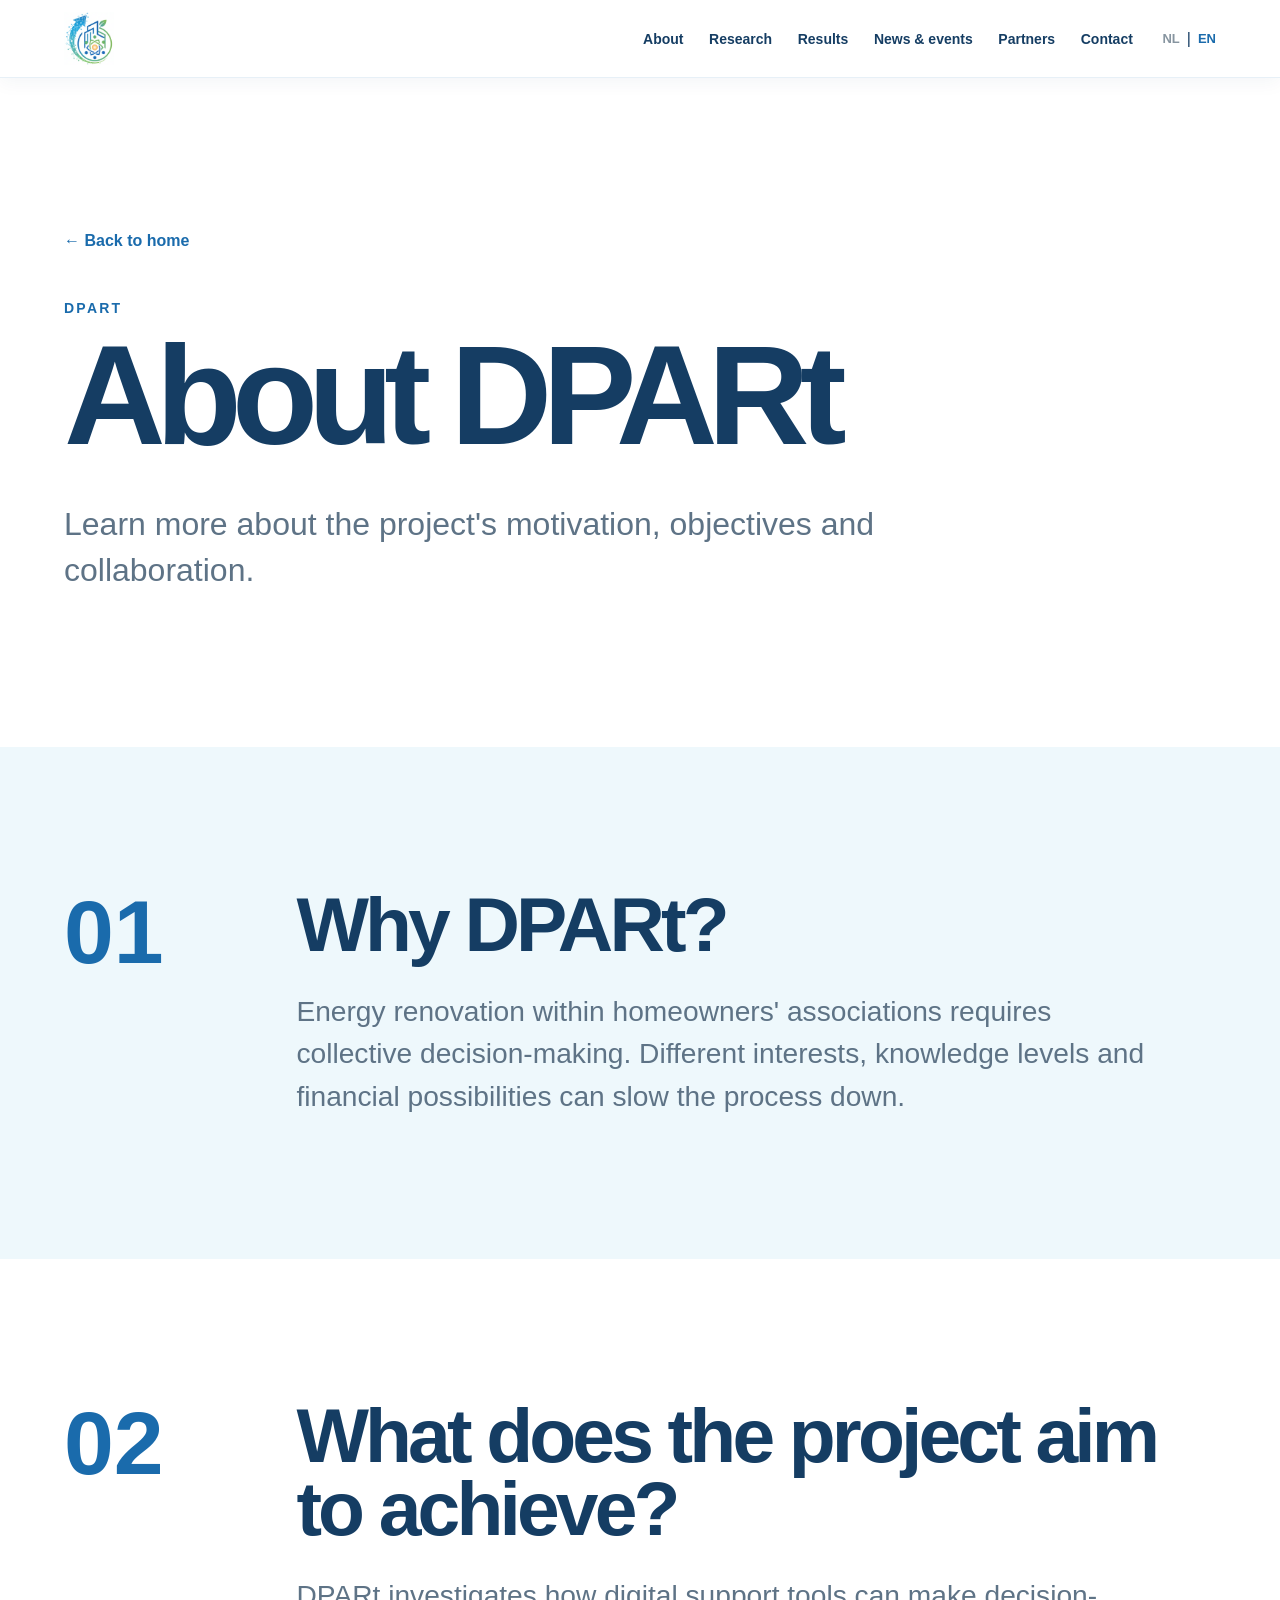
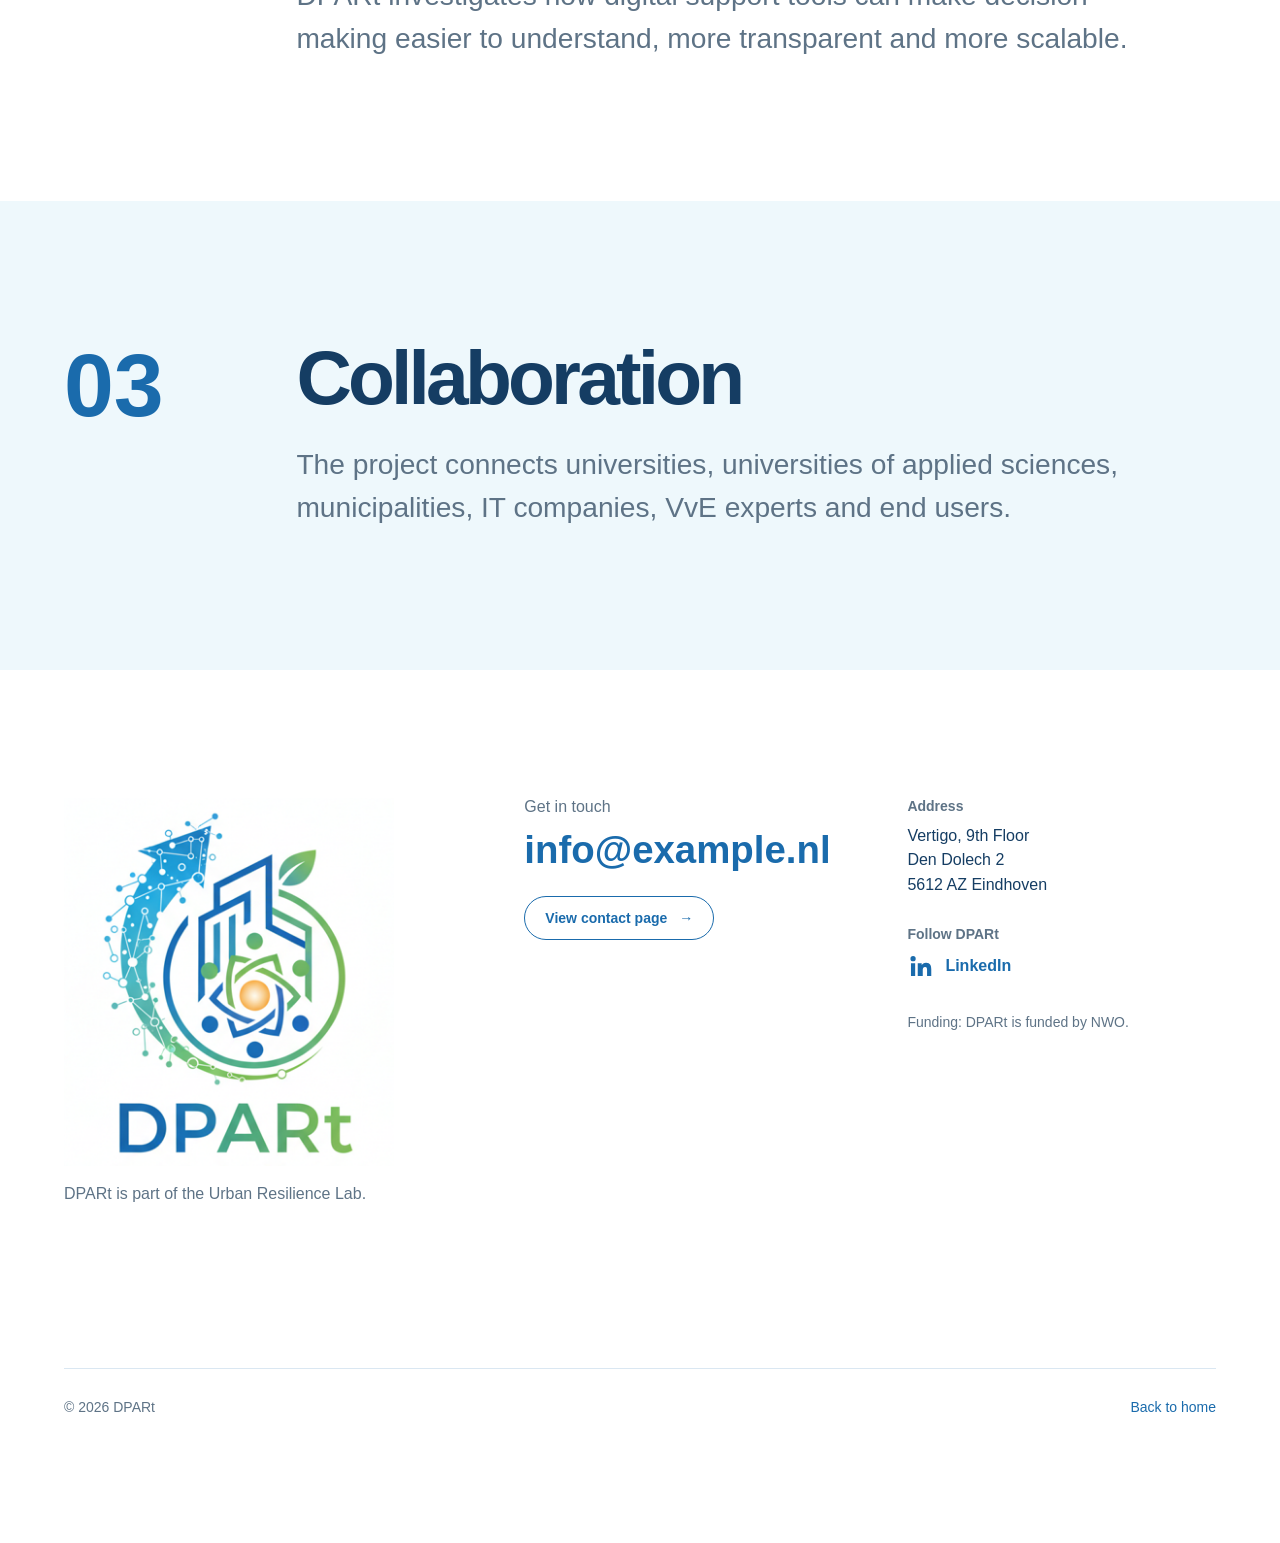
==== about.html @ 037045d2 "Initial DPARt website" ====
<!DOCTYPE html>
<html lang="nl">
<head>
  <meta charset="UTF-8">
  <meta name="viewport" content="width=device-width, initial-scale=1.0">
  <link rel="icon" type="image/png" href="images/Logo_transparant.png">
  <title>DPARt</title>
  <link rel="stylesheet" href="style.css">
  <script src="script.js" defer></script>
</head>
<body data-page="about">
<header class="navbar">
  <a class="navbar-logo" href="index.html"><img src="images/Logo_without_text.png" alt="DPARt-logo"></a>
  <nav class="navbar-menu">
    <a href="index.html#about" data-i18n="navAbout">Over het project</a>
    <a href="index.html#themes" data-i18n="navThemes">Thema's</a>
    <a href="index.html#results" data-i18n="navResults">Resultaten</a>
    <a href="index.html#news" data-i18n="navNews">Nieuws & events</a>
    <a href="index.html#partners" data-i18n="navPartners">Partners</a>
    <a href="index.html#contact" data-i18n="navContact">Contact</a>
    <div class="language-switch">
      <button class="language-button active" type="button" data-language="nl">NL</button><span>|</span><button class="language-button" type="button" data-language="en">EN</button>
    </div>
  </nav>
  <button class="menu-button" id="menuButton" type="button" aria-expanded="false" aria-controls="mobileMenu"><span></span><span></span><span></span></button>
</header>
<div class="mobile-menu" id="mobileMenu">
  <a href="index.html#about" data-i18n="navAbout">Over het project</a>
  <a href="index.html#themes" data-i18n="navThemes">Thema's</a>
  <a href="index.html#results" data-i18n="navResults">Resultaten</a>
  <a href="index.html#news" data-i18n="navNews">Nieuws & events</a>
  <a href="index.html#partners" data-i18n="navPartners">Partners</a>
  <a href="index.html#contact" data-i18n="navContact">Contact</a>
  <div class="language-switch mobile-language-switch"><button class="language-button active" type="button" data-language="nl">NL</button><span>|</span><button class="language-button" type="button" data-language="en">EN</button></div>
</div>
<main class="subpage-main">
  <section class="subpage-hero">
    <div class="container">
      <a class="back-link" href="index.html">← <span data-i18n="backHome">Terug naar home</span></a>
      <p class="eyebrow">DPARt</p>
      <h1 data-i18n="aboutPageTitle">Over DPARt</h1>
      <p class="subpage-lead" data-i18n="aboutPageIntro">Meer over de aanleiding, doelstellingen en samenwerking binnen het project.</p>
    </div>
  </section>
  <section class="detail-section section-light"><div class="container detail-grid"><div class="detail-number">01</div><div><h2 data-i18n="aboutDetailTitle1">Waarom DPARt?</h2><p data-i18n="aboutDetailText1">Energierenovatie binnen VvE's vraagt om gezamenlijke besluitvorming. Verschillende belangen, kennisniveaus en financiële mogelijkheden kunnen het proces vertragen.</p></div></div></section>
<section class="detail-section section-white"><div class="container detail-grid"><div class="detail-number">02</div><div><h2 data-i18n="aboutDetailTitle2">Wat wil het project bereiken?</h2><p data-i18n="aboutDetailText2">DPARt onderzoekt hoe digitale ondersteuningsmiddelen besluitvorming begrijpelijker, transparanter en beter schaalbaar kunnen maken.</p></div></div></section>
<section class="detail-section section-light"><div class="container detail-grid"><div class="detail-number">03</div><div><h2 data-i18n="aboutDetailTitle3">Samenwerking</h2><p data-i18n="aboutDetailText3">Het project verbindt universiteiten, hogescholen, gemeenten, IT-bedrijven, VvE-experts en eindgebruikers.</p></div></div></section>
</main>
<footer>
  <div class="container footer-content">
    <div><img class="footer-logo" src="images/Logo_DPARt.png" alt="DPARt-logo"><p class="footer-note" data-i18n="urbanLabNote">DPARt is onderdeel van het Urban Resilience Lab.</p></div>
    <div class="footer-contact"><p data-i18n="contactTitle">Neem contact op</p><a href="mailto:info@example.nl">info@example.nl</a>
        <a class="section-button footer-contact-button" href="contact.html">
          <span data-i18n="viewContactPage">Bekijk de contactpagina</span>
          <span aria-hidden="true">→</span>
        </a></div>
    
      <div class="footer-details">
        <div class="footer-address-block">
          <p class="footer-heading" data-i18n="addressTitle">Adres</p>
          <a
            class="footer-address"
            href="https://www.google.com/maps/place/Vertigo/@51.4463122,5.485064,17z/data=!3m1!4b1!4m6!3m5!1s0x47c6d91e266d62e9:0xbd166703870cba44!8m2!3d51.4463122!4d5.485064!16s%2Fg%2F11c37nh8nc?entry=ttu"
            target="_blank"
            rel="noopener noreferrer"
          >
            Vertigo, 9th Floor<br>
            Den Dolech 2<br>
            5612 AZ Eindhoven
          </a>
        </div>

        <div class="footer-social-block">
          <p class="footer-heading" data-i18n="followTitle">Volg DPARt</p>
          <a
            class="linkedin-link"
            href="https://www.linkedin.com/showcase/dpart-project/"
            target="_blank"
            rel="noopener noreferrer"
            aria-label="DPARt op LinkedIn"
          >
            <svg viewBox="0 0 24 24" aria-hidden="true">
              <path d="M5.2 3.5A2.2 2.2 0 1 1 5.2 8a2.2 2.2 0 0 1 0-4.5ZM3.4 9.6H7v11H3.4v-11Zm5.8 0h3.4v1.5h.1c.5-.9 1.7-1.9 3.6-1.9 3.8 0 4.5 2.5 4.5 5.8v5.6h-3.6v-5c0-1.2 0-2.8-1.7-2.8s-2 1.3-2 2.7v5.1H9.2v-11Z"/>
            </svg>
            <span>LinkedIn</span>
          </a>
        </div>

        <p class="footer-funding" data-i18n="fundingAcknowledgement">
          Financiering: DPARt wordt gefinancierd door NWO.
        </p>
      </div>

      <div class="footer-bottom"><p>© 2026 DPARt</p><a href="index.html" data-i18n="backHome">Terug naar home ↑</a></div>
  </div>
</footer>
</body>
</html>
---- style.css ----
:root {
  --white: #ffffff;
  --background: #eef8fc;
  --primary-blue: #1a6bac;
  --dark-blue: #153d63;
  --green: #72bf63;
  --dark-green: #5daf4f;
  --orange: #f4b13d;
  --dark-orange: #d88d16;
  --muted: #5e7386;
  --line: rgba(26, 107, 172, 0.16);

  --page-padding: clamp(20px, 5vw, 80px);
  --max-width: 1440px;
  --navbar-height: 78px;
}

/* =========================================================
   BASIS
========================================================= */

* {
  box-sizing: border-box;
}

html {
  scroll-behavior: smooth;
  scroll-padding-top: 95px;
}

body {
  margin: 0;
  overflow-x: hidden;

  background: var(--background);
  color: var(--dark-blue);

  font-family: Arial, Helvetica, sans-serif;
}

body.menu-open {
  overflow: hidden;
}

img {
  display: block;
  max-width: 100%;
}

a {
  color: inherit;
}

button {
  font: inherit;
}

.container {
  width: min(
    calc(100% - (2 * var(--page-padding))),
    var(--max-width)
  );

  margin-inline: auto;
}

/* =========================================================
   NAVBAR
========================================================= */

.navbar {
  position: fixed;
  inset: 0 0 auto 0;
  z-index: 1000;

  height: var(--navbar-height);
  padding-inline: var(--page-padding);

  display: flex;
  align-items: center;
  justify-content: space-between;

  background: var(--white);
  border-bottom: 1px solid rgba(26, 107, 172, 0.1);
  box-shadow: 0 4px 18px rgba(21, 61, 99, 0.05);
}

.navbar-logo {
  width: 50px;
  flex: 0 0 auto;
  text-decoration: none;
}

.navbar-logo img {
  width: 100%;
  height: auto;
  object-fit: contain;
}

.navbar-menu {
  margin-left: auto;

  display: flex;
  align-items: center;
  gap: clamp(16px, 2vw, 30px);
}

.navbar-menu a {
  position: relative;

  color: var(--dark-blue);

  font-size: 14px;
  font-weight: 600;
  text-decoration: none;
}

.navbar-menu a::after {
  content: "";

  position: absolute;
  left: 0;
  bottom: -7px;

  width: 100%;
  height: 2px;

  background: linear-gradient(
    90deg,
    var(--primary-blue),
    var(--green)
  );

  transform: scaleX(0);
  transform-origin: right;

  transition: transform 250ms ease;
}

.navbar-menu a:hover::after {
  transform: scaleX(1);
  transform-origin: left;
}

/* =========================================================
   TAALWISSELAAR
========================================================= */

.language-switch {
  display: flex;
  align-items: center;
  gap: 7px;

  margin-left: 4px;
}

.language-button {
  padding: 0;

  border: 0;
  background: transparent;

  color: #8795a0;

  font-size: 13px;
  font-weight: 700;

  cursor: pointer;

  transition: color 200ms ease;
}

.language-button.active,
.language-button:hover {
  color: var(--primary-blue);
}

/* =========================================================
   MOBIEL MENU
========================================================= */

.menu-button {
  display: none;

  width: 44px;
  height: 44px;
  padding: 10px;

  border: 0;
  background: transparent;

  cursor: pointer;
}

.menu-button span {
  display: block;

  width: 100%;
  height: 2px;
  margin-block: 6px;

  background: var(--primary-blue);

  transition:
    transform 300ms ease,
    opacity 300ms ease;
}

.menu-button.active span:nth-child(1) {
  transform: translateY(8px) rotate(45deg);
}

.menu-button.active span:nth-child(2) {
  opacity: 0;
}

.menu-button.active span:nth-child(3) {
  transform: translateY(-8px) rotate(-45deg);
}

.mobile-menu {
  position: fixed;
  z-index: 900;
  inset: 0;

  padding:
    120px
    var(--page-padding)
    50px;

  display: flex;
  flex-direction: column;
  justify-content: center;
  gap: 24px;

  background: var(--white);

  opacity: 0;
  visibility: hidden;
  pointer-events: none;

  transition:
    opacity 300ms ease,
    visibility 300ms ease;
}

.mobile-menu.open {
  opacity: 1;
  visibility: visible;
  pointer-events: auto;
}

.mobile-menu a {
  padding-bottom: 18px;

  border-bottom: 1px solid var(--line);

  color: var(--dark-blue);

  font-size: clamp(28px, 8vw, 50px);
  font-weight: 600;
  text-decoration: none;
}

.mobile-language-switch {
  margin-top: 15px;
}

/* =========================================================
   HERO
========================================================= */

.hero-image {
  position: relative;

  height: 100svh;
  min-height: 650px;
  margin-top: var(--navbar-height);

  overflow: hidden;
}

.hero-image > img {
  position: absolute;
  inset: 0;

  width: 100%;
  height: 100%;

  object-fit: cover;
}

.hero-overlay {
  position: absolute;
  inset: 0;

  background:
    linear-gradient(
      to top,
      rgba(9, 34, 55, 0.72),
      rgba(9, 34, 55, 0.08) 65%
    );
}

.hero-copy {
  position: relative;
  z-index: 2;

  height: 100%;
  padding-bottom: clamp(60px, 8vw, 110px);

  display: flex;
  flex-direction: column;
  justify-content: flex-end;

  color: var(--white);
}

.hero-copy h1 {
  margin: 0;

  font-size: clamp(86px, 15vw, 220px);
  line-height: 0.78;
  letter-spacing: -0.07em;
}

.hero-copy > p {
  max-width: 950px;
  margin: 42px 0 0;

  font-size: clamp(22px, 2.8vw, 40px);
  line-height: 1.12;
}

.hero-scroll {
  display: inline-flex;
  align-items: center;
  gap: 12px;

  align-self: flex-start;

  margin-top: 32px;
  padding: 14px 20px;

  border: 1px solid rgba(255, 255, 255, 0.8);
  border-radius: 999px;

  color: var(--white);

  font-weight: 700;
  text-decoration: none;

  transition:
    background-color 250ms ease,
    color 250ms ease,
    transform 250ms ease;
}

.hero-scroll:hover {
  color: var(--dark-blue);
  background: var(--white);

  transform: translateY(-2px);
}

/* =========================================================
   INTRODUCTIE
========================================================= */

.hero-introduction {
  padding-block: clamp(90px, 12vw, 170px);

  background: var(--white);
}

.hero-introduction-inner {
  max-width: 1080px;
  text-align: center;
}

.eyebrow {
  margin: 0 0 22px;

  color: var(--primary-blue);

  font-size: 14px;
  font-weight: 700;
  letter-spacing: 0.16em;
  text-transform: uppercase;
}

.hero-introduction h2 {
  margin: 0 auto;

  color: var(--dark-blue);

  font-size: clamp(48px, 7vw, 105px);
  line-height: 0.95;
  letter-spacing: -0.055em;
}

.hero-introduction p:last-child {
  max-width: 760px;
  margin: 34px auto 0;

  color: var(--muted);

  font-size: clamp(19px, 2vw, 27px);
  line-height: 1.5;
}

/* =========================================================
   ALGEMENE SECTIES
========================================================= */

.section {
  padding-block: clamp(110px, 14vw, 210px);
}

.section-light {
  background: var(--background);
}

.section-white,
.themes-section,
.news-section {
  background: var(--white);
}

.split-layout,
.section-heading-row {
  display: grid;
  grid-template-columns:
    minmax(160px, 0.6fr)
    minmax(300px, 2fr);

  gap: clamp(50px, 10vw, 180px);
}

.section-heading-row {
  margin-bottom: clamp(70px, 10vw, 130px);
}

.section-label {
  display: flex;
  align-items: flex-start;
  gap: 15px;

  color: var(--dark-blue);

  font-size: 14px;
  font-weight: 600;
}

.section-label span {
  color: var(--green);
}

.section-label p {
  margin: 0;
}

.section-content {
  max-width: 980px;
}

.section-title,
.partners-heading h2 {
  margin: 0;

  color: var(--dark-blue);

  font-size: clamp(48px, 7vw, 105px);
  line-height: 0.95;
  letter-spacing: -0.055em;
}

.large-text {
  max-width: 850px;
  margin-top: clamp(50px, 7vw, 90px);
}

.large-text p {
  margin: 0 0 34px;

  color: var(--muted);

  font-size: clamp(21px, 2.4vw, 35px);
  line-height: 1.42;
}

/* =========================================================
   ALGEMENE KNOPPEN
========================================================= */

.section-button {
  display: inline-flex;
  align-items: center;
  gap: 12px;

  width: fit-content;
  margin-top: 32px;
  padding: 14px 20px;

  border: 1px solid var(--primary-blue);
  border-radius: 999px;

  color: var(--primary-blue);
  background: transparent;

  font-size: 14px;
  font-weight: 700;
  line-height: 1;
  text-decoration: none;

  transition:
    background-color 250ms ease,
    color 250ms ease,
    transform 250ms ease;
}

.section-button:hover {
  color: var(--white);
  background: var(--primary-blue);

  transform: translateY(-2px);
}

.section-button-center {
  margin: 58px auto 0;
}

.section-button-light {
  border-color: var(--white);
  color: var(--white);
}

.section-button-light:hover {
  color: var(--dark-blue);
  background: var(--white);
}

/* =========================================================
   VISUALISATION
========================================================= */

.image-section {
  padding:
    0
    var(--page-padding)
    clamp(100px, 12vw, 180px);

  background: var(--background);
}

.image-wrapper {
  width: min(100%, 1600px);
  margin-inline: auto;

  overflow: hidden;

  background: var(--white);
}

.image-wrapper img {
  width: 100%;
  height: auto;

  object-fit: contain;
}

/* =========================================================
   THEMAKAARTEN
========================================================= */

.card-grid {
  display: grid;
  grid-template-columns: repeat(3, 1fr);

  border-top: 1px solid var(--line);
  border-bottom: 1px solid var(--line);
}

.theme-card {
  min-height: 520px;
  padding: 32px;

  display: flex;
  flex-direction: column;
  justify-content: space-between;

  border-right: 1px solid var(--line);

  color: var(--dark-blue);
  background: var(--white);

  text-decoration: none;

  transition:
    background-color 350ms ease,
    color 350ms ease,
    transform 350ms ease,
    box-shadow 350ms ease;
}

.theme-card:last-child {
  border-right: 0;
}

.theme-card:hover {
  color: var(--white);

  transform: translateY(-10px);

  box-shadow:
    0 20px 45px rgba(21, 61, 99, 0.14);
}

.theme-card-blue:hover {
  background: var(--primary-blue);
}

.theme-card-green:hover {
  background: var(--dark-green);
}

.theme-card-orange:hover {
  background: var(--dark-orange);
}

.theme-card-top {
  display: flex;
  align-items: flex-start;
  justify-content: space-between;
  gap: 25px;
}

.card-number {
  color: var(--primary-blue);

  font-size: 14px;
  font-weight: 700;
}

.theme-card-green .card-number {
  color: var(--dark-green);
}

.theme-card-orange .card-number {
  color: var(--orange);
}

.theme-icon {
  width: 90px;
  height: 90px;

  flex-shrink: 0;
}

.theme-icon svg {
  width: 100%;
  height: 100%;

  fill: none;
  stroke: currentColor;
  stroke-width: 2.4;
  stroke-linecap: round;
  stroke-linejoin: round;
}

.theme-card-blue .theme-icon {
  color: var(--primary-blue);
}

.theme-card-green .theme-icon {
  color: var(--dark-green);
}

.theme-card-orange .theme-icon {
  color: var(--orange);
}

.theme-card:hover .theme-icon,
.theme-card:hover .card-number {
  color: var(--white);
}

.theme-card-content {
  margin-top: auto;
}

.theme-card h3 {
  margin: 0 0 28px;

  font-size: clamp(38px, 4.4vw, 67px);
  line-height: 0.95;
  letter-spacing: -0.05em;
}

.theme-card p {
  margin: 0;

  font-size: 18px;
  line-height: 1.55;
}

.card-link {
  display: inline-block;

  margin-top: 25px;

  font-weight: 700;
}

/* =========================================================
   RESULTATEN
========================================================= */

.results-section {
  color: var(--white);

  background:
    linear-gradient(
      135deg,
      var(--dark-blue),
      var(--primary-blue)
    );
}

.results-section .section-title {
  color: var(--white);
}

.results-section .section-label {
  color: rgba(255, 255, 255, 0.85);
}

.results-section .large-text p {
  color: rgba(255, 255, 255, 0.82);
}

/* =========================================================
   NIEUWS
========================================================= */

.news-grid,
.news-page-grid {
  display: grid;
  grid-template-columns: repeat(3, 1fr);
  gap: 22px;
}

.news-card {
  min-height: 310px;
  padding: 28px;

  display: flex;
  flex-direction: column;

  border: 1px solid var(--line);

  background: var(--white);
}

.news-card-meta {
  display: flex;
  justify-content: space-between;
  gap: 20px;

  color: var(--primary-blue);

  font-size: 12px;
  font-weight: 700;
  letter-spacing: 0.08em;
  text-transform: uppercase;
}

.news-card h3,
.news-card h2 {
  margin: auto 0 18px;

  color: var(--dark-blue);

  font-size: clamp(30px, 3vw, 48px);
  line-height: 1;
  letter-spacing: -0.04em;
}

.news-card p {
  margin: 0;

  color: var(--muted);

  line-height: 1.55;
}

/* =========================================================
   PARTNERS OP HOMEPAGE
========================================================= */

.partners-section {
  overflow: hidden;

  padding-block: clamp(90px, 11vw, 160px);

  background: var(--white);
}

.partners-heading {
  margin-bottom: clamp(55px, 7vw, 95px);
}

.partners-eyebrow {
  margin: 0 0 18px;

  color: var(--green);

  font-size: 14px;
  font-weight: 700;
  letter-spacing: 0.16em;
  text-transform: uppercase;
}

.partners-introduction {
  max-width: 720px;
  margin: 30px 0 0;

  color: var(--muted);

  font-size: clamp(18px, 1.8vw, 25px);
  line-height: 1.5;
}

.logo-slider {
  overflow: hidden;
}

.logo-slider__track {
  display: flex;

  width: max-content;

  animation:
    partner-logo-scroll 45s linear infinite;
}

.logo-slider__group {
  display: flex;
  align-items: center;
  gap: 40px;

  padding-right: 40px;
}

.partner-logo {
  width: 190px;
  height: 120px;
  padding: 20px;

  display: flex;
  align-items: center;
  justify-content: center;
}

.partner-logo img {
  width: 100%;
  height: 100%;

  object-fit: contain;
}

.partners-more {
  padding-top: 55px;
}

@keyframes partner-logo-scroll {
  from {
    transform: translateX(0);
  }

  to {
    transform: translateX(-50%);
  }
}

/* =========================================================
   ALGEMENE SUBPAGINA'S
========================================================= */

.subpage-main {
  padding-top: var(--navbar-height);
}

.subpage-hero {
  padding-block: clamp(90px, 12vw, 160px);

  background: var(--white);
}

.subpage-hero h1 {
  margin: 0;

  color: var(--dark-blue);

  font-size: clamp(68px, 11vw, 170px);
  line-height: 0.82;
  letter-spacing: -0.07em;
}

.subpage-lead {
  max-width: 850px;
  margin: 48px 0 0;

  color: var(--muted);

  font-size: clamp(21px, 2.5vw, 34px);
  line-height: 1.45;
}

.back-link {
  display: inline-block;

  margin-bottom: 50px;

  color: var(--primary-blue);

  font-weight: 700;
  text-decoration: none;
}

.detail-section {
  padding-block: clamp(90px, 11vw, 160px);
}

.detail-grid {
  display: grid;
  grid-template-columns:
    130px
    1fr;

  gap: clamp(35px, 8vw, 130px);
}

.detail-number {
  color: var(--primary-blue);

  font-size: clamp(52px, 7vw, 110px);
  font-weight: 700;
  line-height: 1;
}

.detail-green {
  color: var(--dark-green);
}

.detail-orange {
  color: var(--orange);
}

.detail-grid h2,
.contact-grid h2 {
  margin: 0 0 30px;

  color: var(--dark-blue);

  font-size: clamp(44px, 6vw, 85px);
  line-height: 0.95;
  letter-spacing: -0.05em;
}

.detail-grid p {
  max-width: 850px;
  margin: 0;

  color: var(--muted);

  font-size: clamp(20px, 2.2vw, 30px);
  line-height: 1.5;
}

/* =========================================================
   RESULTATENPAGINA
========================================================= */

.result-list {
  display: grid;
  gap: 1px;

  background: var(--line);
}

.result-item {
  padding: 45px;

  display: grid;
  grid-template-columns:
    110px
    1fr;

  gap: 30px;

  background: var(--white);
}

.result-item > span {
  color: var(--green);

  font-weight: 700;
}

.result-item h2 {
  margin: 0 0 16px;

  font-size: clamp(34px, 4vw, 58px);
  letter-spacing: -0.04em;
}

.result-item p {
  margin: 0;

  color: var(--muted);

  font-size: 19px;
  line-height: 1.55;
}

/* =========================================================
   CONTACTPAGINA
========================================================= */

.contact-grid {
  display: grid;
  grid-template-columns:
    1.4fr
    0.8fr;

  gap: 80px;
  align-items: start;
}

.contact-grid p {
  color: var(--muted);

  font-size: 20px;
  line-height: 1.6;
}

.contact-card {
  padding: 30px;

  border: 1px solid var(--line);

  background: var(--white);
}

.contact-card p {
  margin-top: 0;
}

.contact-card a {
  color: var(--primary-blue);

  font-size: clamp(24px, 3vw, 40px);
  font-weight: 700;
  text-decoration: none;
}

/* =========================================================
   PARTNERDETAILPAGINA
========================================================= */

.partner-groups-section {
  padding-block: clamp(80px, 10vw, 150px);

  background: var(--white);
}

.partner-groups {
  display: grid;
  gap: 28px;
}

.partner-group {
  padding: clamp(28px, 4vw, 55px);

  display: grid;
  grid-template-columns:
    minmax(420px, 0.95fr)
    minmax(0, 1.55fr);

  gap: clamp(60px, 7vw, 120px);
  align-items: stretch;

  border: 1px solid rgba(21, 61, 99, 0.08);
  border-radius: 28px;
}

.partner-group-blue {
  background: #dff4fc;
}

.partner-group-yellow {
  background: #fff2c2;
}

.partner-group-green {
  background: #dff6df;
}

.partner-group-community {
  background: #f4f8fb;
}

.partner-group-copy {
  display: flex;
  flex-direction: column;
}

.partner-group-number {
  margin: 0 0 auto;

  color: var(--primary-blue);

  font-size: 13px;
  font-weight: 700;
  letter-spacing: 0.12em;
}

.partner-group h2 {
  margin: 50px 0 18px;

  color: var(--dark-blue);

  font-size: clamp(38px, 4vw, 64px);
  line-height: 0.95;
  letter-spacing: -0.05em;
}

.partner-group-copy > p:last-child {
  max-width: 420px;
  margin: 0;

  color: var(--muted);

  font-size: clamp(18px, 1.7vw, 24px);
  line-height: 1.45;
}

.partner-group-logos {
  display: grid;
  grid-template-columns: repeat(3, minmax(120px, 1fr));
  gap: 16px;
}

.partner-group-logos-community {
  grid-template-columns: repeat(4, minmax(110px, 1fr));
}

.partner-group-logo {
  min-height: 135px;
  padding: 20px;

  display: flex;
  align-items: center;
  justify-content: center;

  border: 1px solid rgba(21, 61, 99, 0.08);
  border-radius: 18px;

  background: rgba(255, 255, 255, 0.9);

  transition:
    transform 250ms ease,
    box-shadow 250ms ease;
}

.partner-group-logo:hover {
  transform: translateY(-4px);

  box-shadow:
    0 12px 30px rgba(21, 61, 99, 0.08);
}

.partner-group-logo img {
  width: 100%;
  height: 90px;

  object-fit: contain;
}

/* =========================================================
   SCROLLANIMATIES
========================================================= */

.reveal {
  opacity: 0;
  transform: translateY(50px);

  transition:
    opacity 800ms ease,
    transform 800ms cubic-bezier(0.22, 1, 0.36, 1);
}

.reveal.visible {
  opacity: 1;
  transform: translateY(0);
}

/* =========================================================
   FOOTER / CONTACTPREVIEW
========================================================= */

footer {
  padding-block: clamp(70px, 10vw, 130px);

  background: var(--white);
}

.footer-content {
  display: grid;
  grid-template-columns:
    1fr
    0.9fr
    0.85fr;

  gap: clamp(45px, 6vw, 90px);
}

.footer-logo {
  width: min(330px, 70vw);
}

.footer-note {
  max-width: 420px;

  color: var(--muted);

  line-height: 1.5;
}

.footer-contact {
  justify-self: end;

  display: flex;
  flex-direction: column;
  align-items: flex-start;
}

.footer-contact p {
  margin: 0 0 12px;

  color: var(--muted);
}

.footer-contact > a[href^="mailto:"] {
  color: var(--primary-blue);

  font-size: clamp(24px, 3vw, 42px);
  font-weight: 700;
  text-decoration: none;
}

/*
  De contactknop gebruikt dezelfde .section-button-stijl
  als alle andere knoppen op de website.
*/
.footer-contact-button {
  margin-top: 24px;
}


.footer-details {
  display: flex;
  flex-direction: column;
  align-items: flex-start;
  gap: 28px;
}

.footer-heading {
  margin: 0 0 10px;

  color: var(--muted);

  font-size: 14px;
  font-weight: 600;
}

.footer-address {
  color: var(--dark-blue);

  font-size: 16px;
  line-height: 1.55;
  text-decoration: none;
}

.footer-address:hover {
  color: var(--primary-blue);
}

.linkedin-link {
  display: inline-flex;
  align-items: center;
  gap: 10px;

  color: var(--primary-blue);

  font-weight: 700;
  text-decoration: none;
}

.linkedin-link svg {
  width: 28px;
  height: 28px;

  fill: currentColor;
}

.linkedin-link:hover {
  color: var(--dark-blue);
}

.footer-funding {
  max-width: 300px;
  margin: 0;

  color: var(--muted);

  font-size: 14px;
  line-height: 1.5;
}

.footer-bottom {
  grid-column: 1 / -1;

  margin-top: 70px;
  padding-top: 30px;

  display: flex;
  justify-content: space-between;
  gap: 20px;

  border-top: 1px solid var(--line);

  color: var(--muted);

  font-size: 14px;
}

.footer-bottom p {
  margin: 0;
}

.footer-bottom a {
  color: var(--primary-blue);
  text-decoration: none;
}

/* =========================================================
   TABLET
========================================================= */

@media (max-width: 1050px) {
  .navbar-menu {
    display: none;
  }

  .menu-button {
    display: block;
  }

  .card-grid,
  .news-grid,
  .news-page-grid {
    grid-template-columns: 1fr;
  }

  .theme-card {
    min-height: 390px;

    border-right: 0;
    border-bottom: 1px solid var(--line);
  }

  .theme-card:last-child {
    border-bottom: 0;
  }
}

@media (max-width: 1100px) {
  .partner-group {
    grid-template-columns: 1fr;
  }

  .partner-group h2 {
    margin-top: 30px;
  }

  .partner-group-logos,
  .partner-group-logos-community {
    grid-template-columns:
      repeat(3, minmax(100px, 1fr));
  }
}

@media (max-width: 800px) {
  .split-layout,
  .section-heading-row,
  .detail-grid,
  .contact-grid {
    grid-template-columns: 1fr;
  }

  .detail-grid {
    gap: 45px;
  }

  .footer-content {
    grid-template-columns: 1fr;
  }

  .footer-contact {
    justify-self: start;
  }

  .footer-details {
    align-items: flex-start;
  }
}

/* =========================================================
   MOBIEL
========================================================= */

@media (max-width: 650px) {
  .partner-group {
    padding: 24px;

    border-radius: 20px;
  }

  .partner-group-logos,
  .partner-group-logos-community {
    grid-template-columns:
      repeat(2, minmax(100px, 1fr));
  }

  .partner-group-logo {
    min-height: 105px;
    padding: 15px;
  }

  .partner-group-logo img {
    height: 70px;
  }
}

@media (max-width: 600px) {
  :root {
    --page-padding: 20px;
    --navbar-height: 70px;
  }

  .navbar-logo {
    width: 44px;
  }

  .hero-image {
    min-height: 600px;
  }

  .hero-copy h1 {
    font-size: clamp(72px, 25vw, 125px);
  }

  .hero-copy > p {
    font-size: 22px;
  }

  .hero-introduction h2,
  .section-title,
  .partners-heading h2 {
    font-size: clamp(43px, 13vw, 68px);
  }

  .section,
  .detail-section {
    padding-block: 90px;
  }

  .image-section {
    padding-inline: 0;
  }

  .image-wrapper img {
    width: 100%;
    height: auto;

    object-fit: contain;
  }

  .theme-card {
    padding: 25px;
  }

  .theme-icon {
    width: 70px;
    height: 70px;
  }

  .theme-card-content {
    margin-top: 75px;
  }

  .partner-logo {
    width: 145px;
    height: 105px;
    padding: 15px;
  }

  .logo-slider__group {
    gap: 20px;
    padding-right: 20px;
  }

  .logo-slider__track {
    animation-duration: 35s;
  }

  .subpage-hero h1 {
    font-size: clamp(58px, 18vw, 95px);
  }

  .result-item {
    padding: 28px;

    grid-template-columns: 1fr;
  }

  .footer-bottom {
    flex-direction: column;
  }
}

/* =========================================================
   MINDER BEWEGING
========================================================= */

@media (prefers-reduced-motion: reduce) {
  html {
    scroll-behavior: auto;
  }

  *,
  *::before,
  *::after {
    transition-duration: 0.01ms !important;
    animation-duration: 0.01ms !important;
    animation-iteration-count: 1 !important;
  }

  .logo-slider {
    overflow-x: auto;
  }

  .logo-slider__track {
    animation: none;
  }

  .logo-slider__group[aria-hidden="true"] {
    display: none;
  }
}
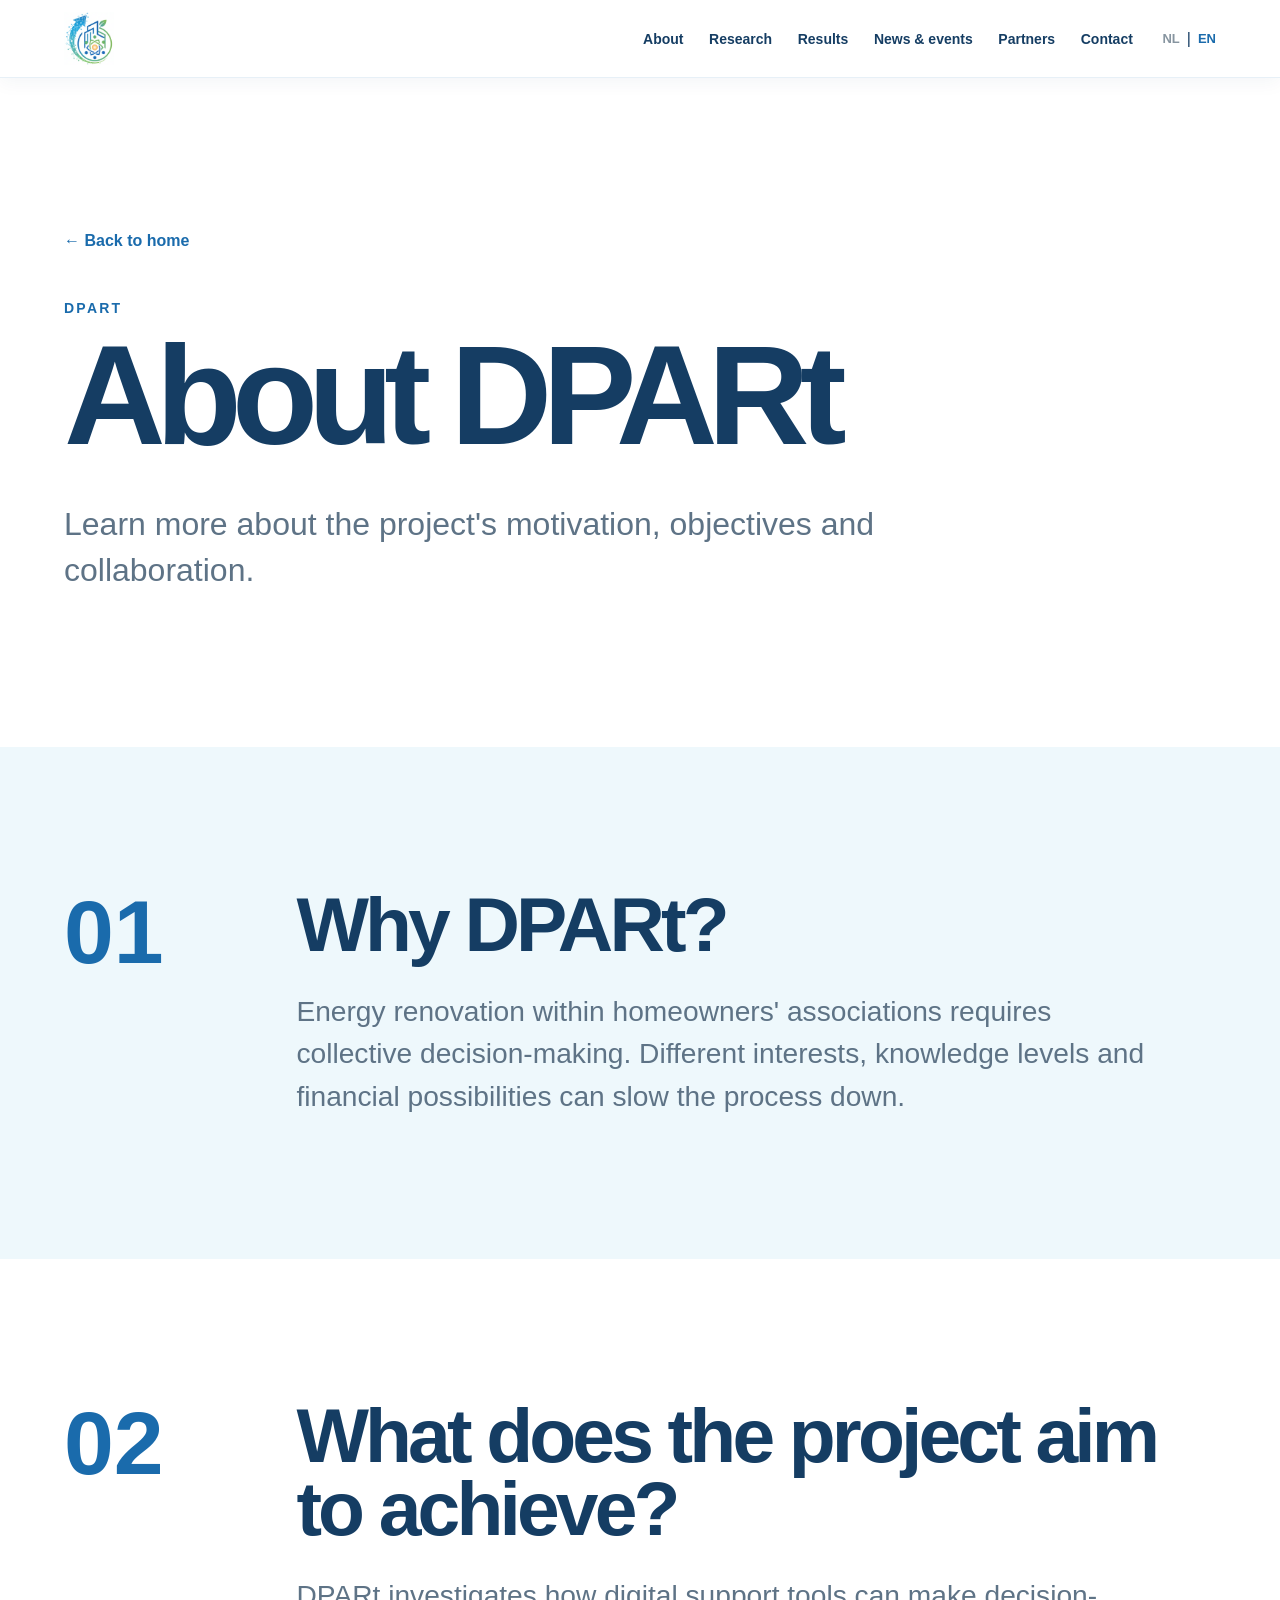
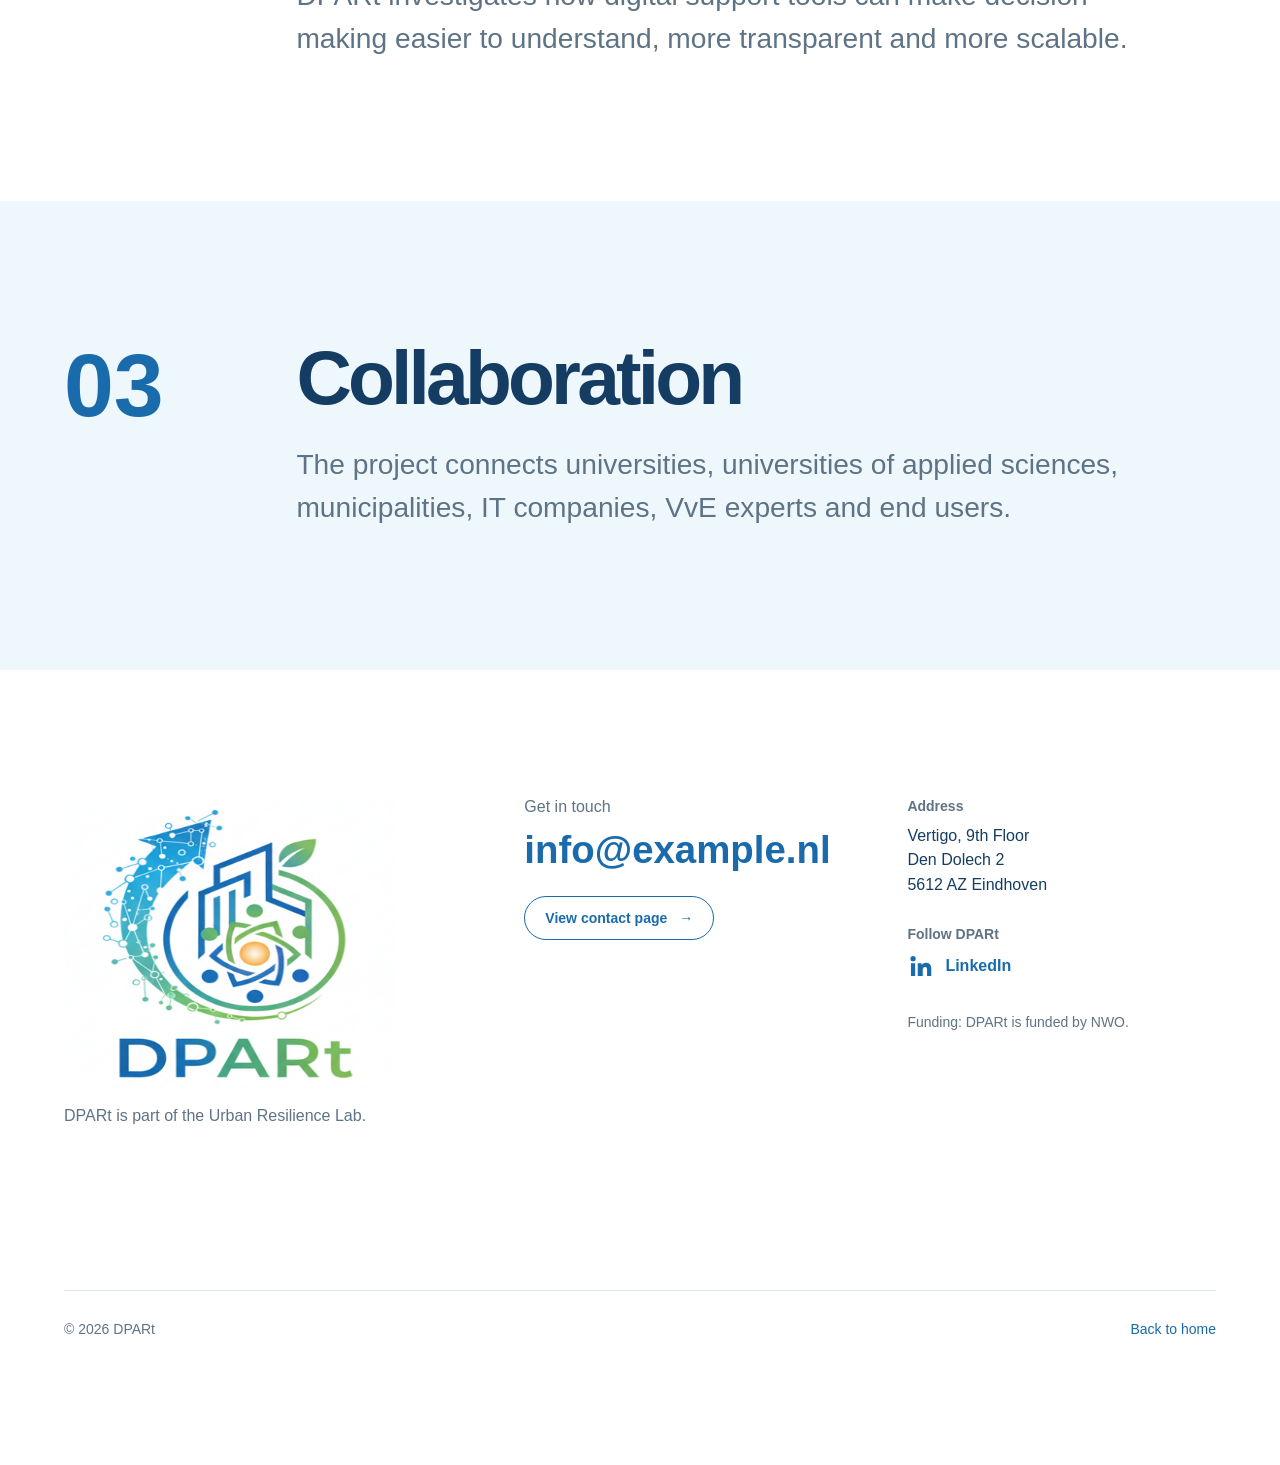
==== commit 3fa60d04: "update partner layout" ====
--- a/about.html
+++ b/about.html
@@ -1,39 +1,19 @@
-<!DOCTYPE html>
+﻿<!DOCTYPE html>
 <html lang="nl">
 <head>
   <meta charset="UTF-8">
   <meta name="viewport" content="width=device-width, initial-scale=1.0">
+  <meta name="description" content="Lees waarom DPARt digitale hulpmiddelen ontwikkelt voor transparante en gezamenlijke besluitvorming over energierenovatie.">
   <link rel="icon" type="image/png" href="images/Logo_transparant.png">
-  <title>DPARt</title>
+  <title>Over DPARt | Duurzame energierenovatie</title>
   <link rel="stylesheet" href="style.css">
+  <script src="site-components.js" defer></script>
   <script src="script.js" defer></script>
 </head>
 <body data-page="about">
-<header class="navbar">
-  <a class="navbar-logo" href="index.html"><img src="images/Logo_without_text.png" alt="DPARt-logo"></a>
-  <nav class="navbar-menu">
-    <a href="index.html#about" data-i18n="navAbout">Over het project</a>
-    <a href="index.html#themes" data-i18n="navThemes">Thema's</a>
-    <a href="index.html#results" data-i18n="navResults">Resultaten</a>
-    <a href="index.html#news" data-i18n="navNews">Nieuws & events</a>
-    <a href="index.html#partners" data-i18n="navPartners">Partners</a>
-    <a href="index.html#contact" data-i18n="navContact">Contact</a>
-    <div class="language-switch">
-      <button class="language-button active" type="button" data-language="nl">NL</button><span>|</span><button class="language-button" type="button" data-language="en">EN</button>
-    </div>
-  </nav>
-  <button class="menu-button" id="menuButton" type="button" aria-expanded="false" aria-controls="mobileMenu"><span></span><span></span><span></span></button>
-</header>
-<div class="mobile-menu" id="mobileMenu">
-  <a href="index.html#about" data-i18n="navAbout">Over het project</a>
-  <a href="index.html#themes" data-i18n="navThemes">Thema's</a>
-  <a href="index.html#results" data-i18n="navResults">Resultaten</a>
-  <a href="index.html#news" data-i18n="navNews">Nieuws & events</a>
-  <a href="index.html#partners" data-i18n="navPartners">Partners</a>
-  <a href="index.html#contact" data-i18n="navContact">Contact</a>
-  <div class="language-switch mobile-language-switch"><button class="language-button active" type="button" data-language="nl">NL</button><span>|</span><button class="language-button" type="button" data-language="en">EN</button></div>
-</div>
-<main class="subpage-main">
+  <site-header></site-header>
+
+  <main id="main-content" class="subpage-main">
   <section class="subpage-hero">
     <div class="container">
       <a class="back-link" href="index.html">← <span data-i18n="backHome">Terug naar home</span></a>
@@ -46,53 +26,7 @@
 <section class="detail-section section-white"><div class="container detail-grid"><div class="detail-number">02</div><div><h2 data-i18n="aboutDetailTitle2">Wat wil het project bereiken?</h2><p data-i18n="aboutDetailText2">DPARt onderzoekt hoe digitale ondersteuningsmiddelen besluitvorming begrijpelijker, transparanter en beter schaalbaar kunnen maken.</p></div></div></section>
 <section class="detail-section section-light"><div class="container detail-grid"><div class="detail-number">03</div><div><h2 data-i18n="aboutDetailTitle3">Samenwerking</h2><p data-i18n="aboutDetailText3">Het project verbindt universiteiten, hogescholen, gemeenten, IT-bedrijven, VvE-experts en eindgebruikers.</p></div></div></section>
 </main>
-<footer>
-  <div class="container footer-content">
-    <div><img class="footer-logo" src="images/Logo_DPARt.png" alt="DPARt-logo"><p class="footer-note" data-i18n="urbanLabNote">DPARt is onderdeel van het Urban Resilience Lab.</p></div>
-    <div class="footer-contact"><p data-i18n="contactTitle">Neem contact op</p><a href="mailto:info@example.nl">info@example.nl</a>
-        <a class="section-button footer-contact-button" href="contact.html">
-          <span data-i18n="viewContactPage">Bekijk de contactpagina</span>
-          <span aria-hidden="true">→</span>
-        </a></div>
-    
-      <div class="footer-details">
-        <div class="footer-address-block">
-          <p class="footer-heading" data-i18n="addressTitle">Adres</p>
-          <a
-            class="footer-address"
-            href="https://www.google.com/maps/place/Vertigo/@51.4463122,5.485064,17z/data=!3m1!4b1!4m6!3m5!1s0x47c6d91e266d62e9:0xbd166703870cba44!8m2!3d51.4463122!4d5.485064!16s%2Fg%2F11c37nh8nc?entry=ttu"
-            target="_blank"
-            rel="noopener noreferrer"
-          >
-            Vertigo, 9th Floor<br>
-            Den Dolech 2<br>
-            5612 AZ Eindhoven
-          </a>
-        </div>
 
-        <div class="footer-social-block">
-          <p class="footer-heading" data-i18n="followTitle">Volg DPARt</p>
-          <a
-            class="linkedin-link"
-            href="https://www.linkedin.com/showcase/dpart-project/"
-            target="_blank"
-            rel="noopener noreferrer"
-            aria-label="DPARt op LinkedIn"
-          >
-            <svg viewBox="0 0 24 24" aria-hidden="true">
-              <path d="M5.2 3.5A2.2 2.2 0 1 1 5.2 8a2.2 2.2 0 0 1 0-4.5ZM3.4 9.6H7v11H3.4v-11Zm5.8 0h3.4v1.5h.1c.5-.9 1.7-1.9 3.6-1.9 3.8 0 4.5 2.5 4.5 5.8v5.6h-3.6v-5c0-1.2 0-2.8-1.7-2.8s-2 1.3-2 2.7v5.1H9.2v-11Z"/>
-            </svg>
-            <span>LinkedIn</span>
-          </a>
-        </div>
-
-        <p class="footer-funding" data-i18n="fundingAcknowledgement">
-          Financiering: DPARt wordt gefinancierd door NWO.
-        </p>
-      </div>
-
-      <div class="footer-bottom"><p>© 2026 DPARt</p><a href="index.html" data-i18n="backHome">Terug naar home ↑</a></div>
-  </div>
-</footer>
+  <site-footer></site-footer>
 </body>
 </html>
--- a/style.css
+++ b/style.css
@@ -23,6 +23,12 @@
   box-sizing: border-box;
 }
 
+site-header,
+site-footer,
+site-email {
+  display: contents;
+}
+
 html {
   scroll-behavior: smooth;
   scroll-padding-top: 95px;
@@ -49,6 +55,12 @@
 
 a {
   color: inherit;
+}
+
+a:focus-visible,
+button:focus-visible {
+  outline: 3px solid var(--orange);
+  outline-offset: 4px;
 }
 
 button {
@@ -64,6 +76,24 @@
   margin-inline: auto;
 }
 
+.skip-link {
+  position: fixed;
+  z-index: 2000;
+  top: 12px;
+  left: 12px;
+  padding: 12px 18px;
+  background: var(--dark-blue);
+  color: var(--white);
+  font-weight: 700;
+  text-decoration: none;
+  transform: translateY(-150%);
+  transition: transform 180ms ease;
+}
+
+.skip-link:focus {
+  transform: translateY(0);
+}
+
 /* =========================================================
    NAVBAR
 ========================================================= */
@@ -140,6 +170,10 @@
 .navbar-menu a:hover::after {
   transform: scaleX(1);
   transform-origin: left;
+}
+
+.navbar-menu a:focus-visible::after {
+  transform: scaleX(1);
 }
 
 /* =========================================================
@@ -1188,6 +1222,26 @@
   object-fit: contain;
 }
 
+
+.partner-group-logo a,
+.partner-logo a {
+  width: 100%;
+  height: 100%;
+
+  display: flex;
+  align-items: center;
+  justify-content: center;
+
+  text-decoration: none;
+}
+
+.partner-group-logo a img,
+.partner-logo a img {
+  width: 100%;
+  height: 100%;
+  object-fit: contain;
+}
+
 /* =========================================================
    SCROLLANIMATIES
 ========================================================= */
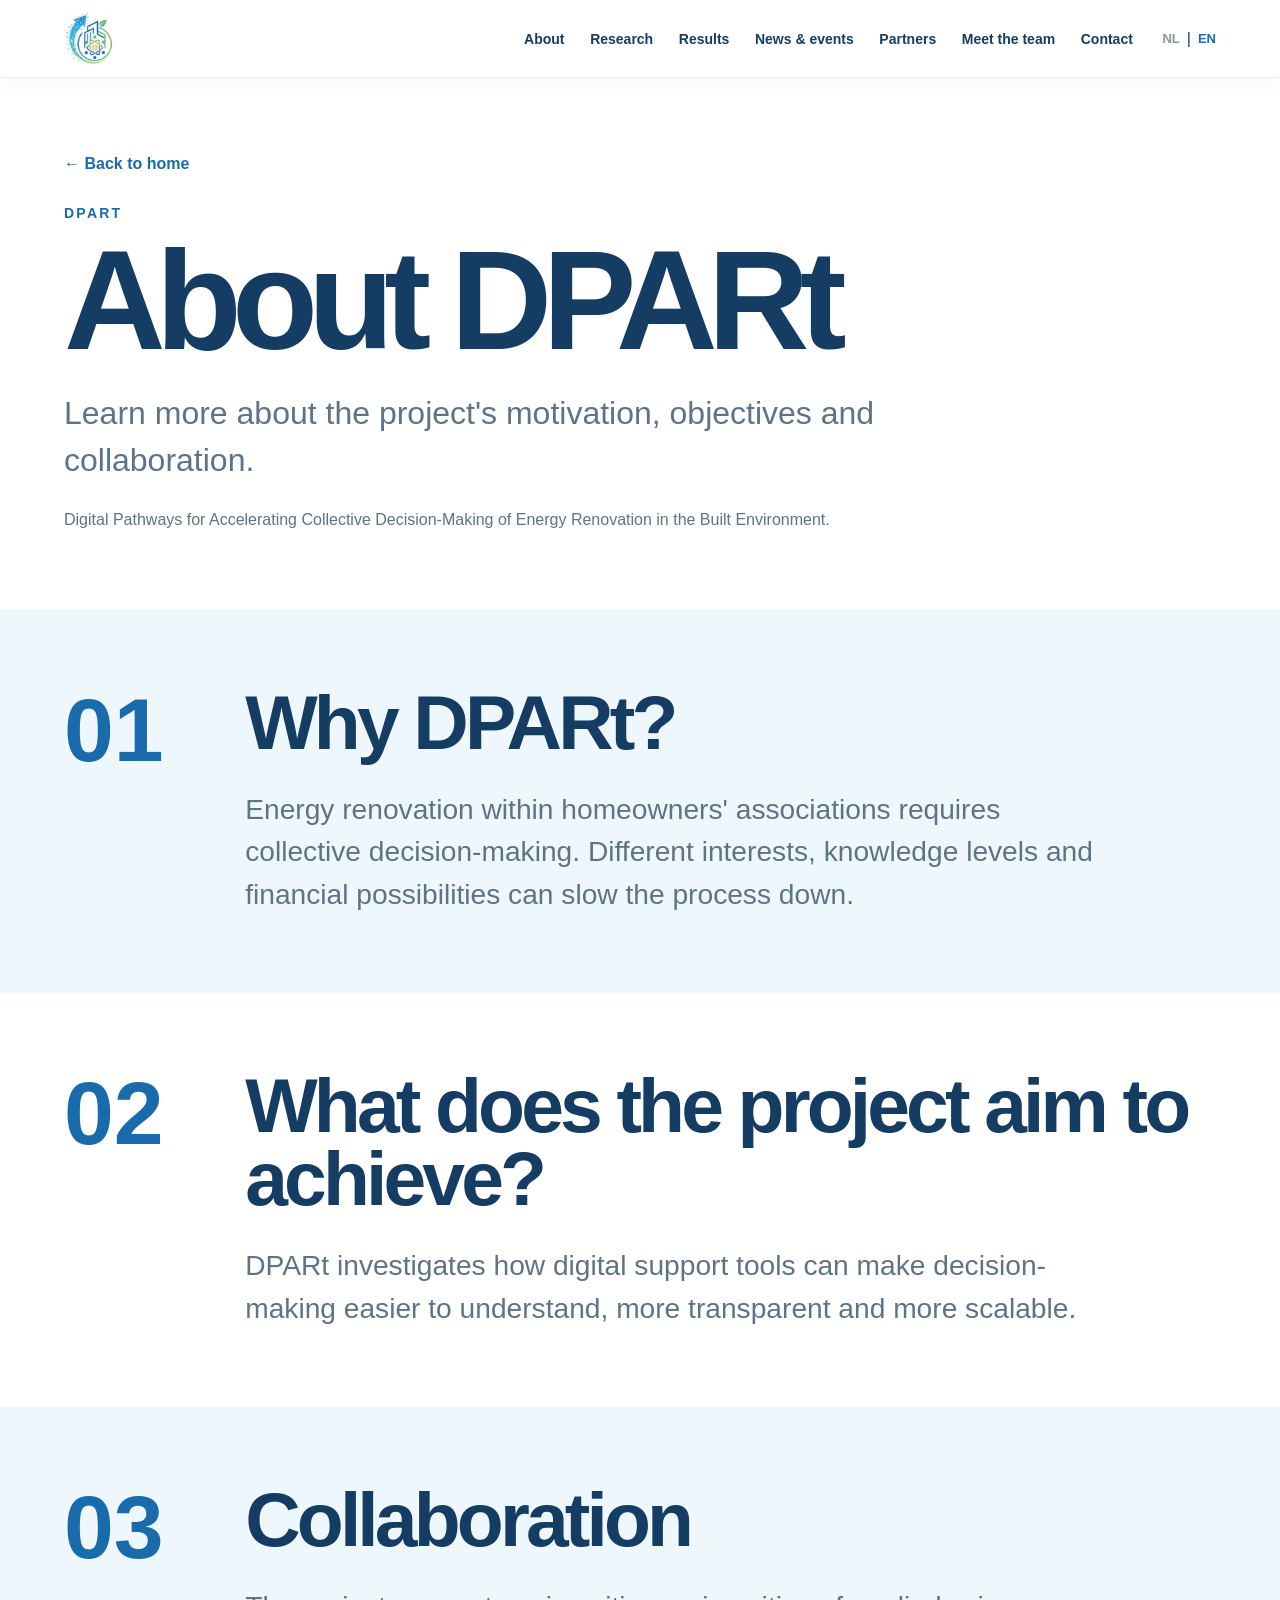
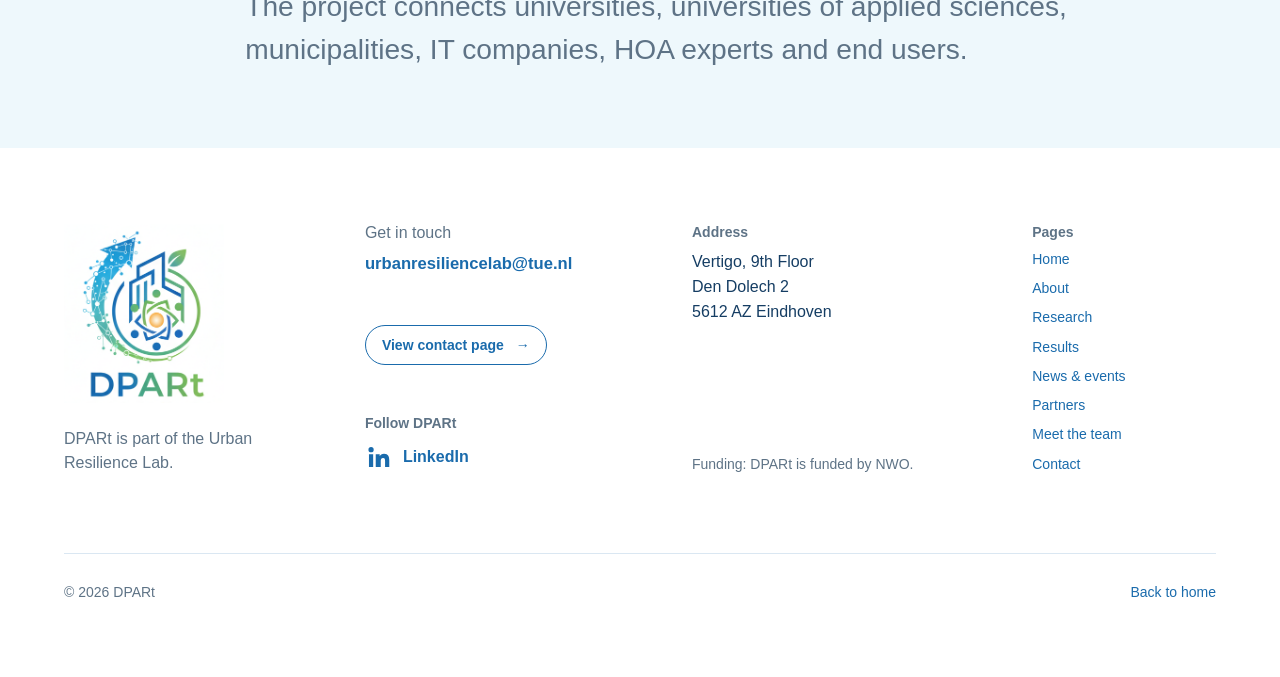
==== commit e3f250dc: "Last test version" ====
--- a/about.html
+++ b/about.html
@@ -4,11 +4,12 @@
   <meta charset="UTF-8">
   <meta name="viewport" content="width=device-width, initial-scale=1.0">
   <meta name="description" content="Lees waarom DPARt digitale hulpmiddelen ontwikkelt voor transparante en gezamenlijke besluitvorming over energierenovatie.">
-  <link rel="icon" type="image/png" href="images/Logo_transparant.png">
+  <link rel="icon" type="image/png" href="assets/images/branding/favicon.png">
   <title>Over DPARt | Duurzame energierenovatie</title>
-  <link rel="stylesheet" href="style.css">
-  <script src="site-components.js" defer></script>
-  <script src="script.js" defer></script>
+  <link rel="stylesheet" href="assets/css/style.css">
+  <script src="assets/js/components.js" defer></script>
+  <script src="assets/js/translations.js" defer></script>
+  <script src="assets/js/main.js" defer></script>
 </head>
 <body data-page="about">
   <site-header></site-header>
@@ -20,6 +21,7 @@
       <p class="eyebrow">DPARt</p>
       <h1 data-i18n="aboutPageTitle">Over DPARt</h1>
       <p class="subpage-lead" data-i18n="aboutPageIntro">Meer over de aanleiding, doelstellingen en samenwerking binnen het project.</p>
+      <p class="project-full-name" data-i18n="heroFullTitle">Digital Pathways for Accelerating Collective Decision-Making of Energy Renovation in the Built Environment.</p>
     </div>
   </section>
   <section class="detail-section section-light"><div class="container detail-grid"><div class="detail-number">01</div><div><h2 data-i18n="aboutDetailTitle1">Waarom DPARt?</h2><p data-i18n="aboutDetailText1">Energierenovatie binnen VvE's vraagt om gezamenlijke besluitvorming. Verschillende belangen, kennisniveaus en financiële mogelijkheden kunnen het proces vertragen.</p></div></div></section>
@@ -29,4 +31,4 @@
 
   <site-footer></site-footer>
 </body>
-</html>+</html>
--- a/assets/css/style.css
+++ b/assets/css/style.css
@@ -0,0 +1,2321 @@
+:root {
+  --white: #ffffff;
+  --background: #eef8fc;
+  --primary-blue: #1a6bac;
+  --dark-blue: #153d63;
+  --green: #72bf63;
+  --dark-green: #5daf4f;
+  --orange: #f4b13d;
+  --dark-orange: #d88d16;
+  --muted: #5e7386;
+  --line: rgba(26, 107, 172, 0.16);
+
+  --page-padding: clamp(20px, 5vw, 80px);
+  --section-spacing: clamp(48px, 6vw, 88px);
+  --max-width: 1440px;
+  --navbar-height: 78px;
+}
+
+/* =========================================================
+   BASIS
+========================================================= */
+
+* {
+  box-sizing: border-box;
+}
+
+site-header,
+site-footer,
+site-email {
+  display: contents;
+}
+
+html {
+  scroll-behavior: smooth;
+  scroll-padding-top: 95px;
+}
+
+body {
+  margin: 0;
+  overflow-x: hidden;
+
+  background: var(--background);
+  color: var(--dark-blue);
+
+  font-family: Arial, Helvetica, sans-serif;
+}
+
+body.menu-open {
+  overflow: hidden;
+}
+
+img {
+  display: block;
+  max-width: 100%;
+}
+
+a {
+  color: inherit;
+}
+
+a:focus-visible,
+button:focus-visible {
+  outline: 3px solid var(--orange);
+  outline-offset: 4px;
+}
+
+button {
+  font: inherit;
+}
+
+.container {
+  width: min(
+    calc(100% - (2 * var(--page-padding))),
+    var(--max-width)
+  );
+
+  margin-inline: auto;
+}
+
+.skip-link {
+  position: fixed;
+  z-index: 2000;
+  top: 12px;
+  left: 12px;
+  padding: 12px 18px;
+  background: var(--dark-blue);
+  color: var(--white);
+  font-weight: 700;
+  text-decoration: none;
+  transform: translateY(-150%);
+  transition: transform 180ms ease;
+}
+
+.skip-link:focus {
+  transform: translateY(0);
+}
+
+/* =========================================================
+   NAVBAR
+========================================================= */
+
+.navbar {
+  position: fixed;
+  inset: 0 0 auto 0;
+  z-index: 1000;
+
+  height: var(--navbar-height);
+  padding-inline: var(--page-padding);
+
+  display: flex;
+  align-items: center;
+  justify-content: space-between;
+
+  background: var(--white);
+  border-bottom: 1px solid rgba(26, 107, 172, 0.1);
+  box-shadow: 0 4px 18px rgba(21, 61, 99, 0.05);
+}
+
+.navbar-logo {
+  width: 50px;
+  flex: 0 0 auto;
+  text-decoration: none;
+}
+
+.navbar-logo img {
+  width: 100%;
+  height: auto;
+  object-fit: contain;
+}
+
+.navbar-menu {
+  margin-left: auto;
+
+  display: flex;
+  align-items: center;
+  gap: clamp(16px, 2vw, 30px);
+}
+
+.navbar-menu a {
+  position: relative;
+
+  color: var(--dark-blue);
+
+  font-size: 14px;
+  font-weight: 600;
+  text-decoration: none;
+}
+
+.navbar-menu a::after {
+  content: "";
+
+  position: absolute;
+  left: 0;
+  bottom: -7px;
+
+  width: 100%;
+  height: 2px;
+
+  background: linear-gradient(
+    90deg,
+    var(--primary-blue),
+    var(--green)
+  );
+
+  transform: scaleX(0);
+  transform-origin: right;
+
+  transition: transform 250ms ease;
+}
+
+.navbar-menu a:hover::after {
+  transform: scaleX(1);
+  transform-origin: left;
+}
+
+.navbar-menu a:focus-visible::after {
+  transform: scaleX(1);
+}
+
+/* =========================================================
+   TAALWISSELAAR
+========================================================= */
+
+.language-switch {
+  display: flex;
+  align-items: center;
+  gap: 7px;
+
+  margin-left: 4px;
+}
+
+.language-button {
+  padding: 0;
+
+  border: 0;
+  background: transparent;
+
+  color: #8795a0;
+
+  font-size: 13px;
+  font-weight: 700;
+
+  cursor: pointer;
+
+  transition: color 200ms ease;
+}
+
+.language-button.active,
+.language-button:hover {
+  color: var(--primary-blue);
+}
+
+/* =========================================================
+   MOBIEL MENU
+========================================================= */
+
+.menu-button {
+  display: none;
+
+  width: 44px;
+  height: 44px;
+  padding: 10px;
+
+  border: 0;
+  background: transparent;
+
+  cursor: pointer;
+}
+
+.menu-button span {
+  display: block;
+
+  width: 100%;
+  height: 2px;
+  margin-block: 6px;
+
+  background: var(--primary-blue);
+
+  transition:
+    transform 300ms ease,
+    opacity 300ms ease;
+}
+
+.menu-button.active span:nth-child(1) {
+  transform: translateY(8px) rotate(45deg);
+}
+
+.menu-button.active span:nth-child(2) {
+  opacity: 0;
+}
+
+.menu-button.active span:nth-child(3) {
+  transform: translateY(-8px) rotate(-45deg);
+}
+
+.mobile-menu {
+  position: fixed;
+  z-index: 900;
+  inset: 0;
+
+  padding:
+    120px
+    var(--page-padding)
+    50px;
+
+  display: flex;
+  flex-direction: column;
+  justify-content: center;
+  gap: 24px;
+
+  background: var(--white);
+
+  opacity: 0;
+  visibility: hidden;
+  pointer-events: none;
+
+  transition:
+    opacity 300ms ease,
+    visibility 300ms ease;
+}
+
+.mobile-menu.open {
+  opacity: 1;
+  visibility: visible;
+  pointer-events: auto;
+}
+
+.mobile-menu a {
+  padding-bottom: 18px;
+
+  border-bottom: 1px solid var(--line);
+
+  color: var(--dark-blue);
+
+  font-size: clamp(28px, 8vw, 50px);
+  font-weight: 600;
+  text-decoration: none;
+}
+
+.mobile-language-switch {
+  margin-top: 15px;
+}
+
+/* =========================================================
+   HERO
+========================================================= */
+
+.hero-image {
+  position: relative;
+
+  height: calc(100svh - var(--navbar-height));
+  min-height: 650px;
+  margin-top: var(--navbar-height);
+
+  overflow: hidden;
+}
+
+.hero-image > img {
+  position: absolute;
+  inset: 0;
+
+  width: 100%;
+  height: 100%;
+
+  object-fit: cover;
+}
+
+.hero-overlay {
+  position: absolute;
+  inset: 0;
+
+  background:
+    linear-gradient(
+      90deg,
+      rgba(9, 34, 55, 0.48),
+      rgba(9, 34, 55, 0) 75%
+    ),
+    linear-gradient(
+      to top,
+      rgba(9, 34, 55, 0.78),
+      rgba(9, 34, 55, 0.04) 75%
+    );
+}
+
+.hero-copy {
+  position: relative;
+  z-index: 2;
+
+  height: 100%;
+  padding-block: clamp(48px, 6vw, 88px);
+
+  display: flex;
+  flex-direction: column;
+  justify-content: flex-end;
+
+  color: var(--white);
+}
+
+.hero-copy h1 {
+  margin: 0;
+
+  font-size: clamp(80px, 11vw, 156px);
+  line-height: 0.95;
+  letter-spacing: -0.055em;
+}
+
+.hero-copy > p {
+  max-width: 620px;
+  margin: 24px 0 0;
+
+  font-size: clamp(20px, 2vw, 28px);
+  line-height: 1.45;
+  text-wrap: pretty;
+  text-shadow: 0 2px 12px rgba(9, 34, 55, 0.25);
+}
+
+.hero-scroll {
+  display: inline-flex;
+  align-items: center;
+  gap: 12px;
+
+  align-self: flex-start;
+
+  margin-top: 32px;
+  padding: 14px 20px;
+
+  border: 1px solid rgba(255, 255, 255, 0.8);
+  border-radius: 999px;
+
+  color: var(--white);
+
+  font-weight: 700;
+  text-decoration: none;
+
+  transition:
+    background-color 250ms ease,
+    color 250ms ease,
+    transform 250ms ease;
+}
+
+.hero-scroll:hover {
+  color: var(--dark-blue);
+  background: var(--white);
+
+  transform: translateY(-2px);
+}
+
+/* Keep the desktop title inside the sky to the left of the building. */
+@media (min-width: 1000px) {
+  .hero-image > img {
+    object-position: left center;
+  }
+
+  .hero-overlay {
+    background: linear-gradient(
+      90deg,
+      rgba(9, 34, 55, 0.38),
+      rgba(9, 34, 55, 0.08) 28%,
+      transparent 48%
+    );
+  }
+
+  .hero-copy {
+    width: 22vw;
+    max-width: 340px;
+    margin-left: 3vw;
+    margin-right: 0;
+    padding-block: clamp(56px, 7vh, 80px);
+    justify-content: flex-start;
+  }
+
+  .hero-copy h1 {
+    font-size: clamp(72px, 6.8vw, 112px);
+  }
+
+  .hero-copy > p {
+    max-width: 100%;
+    margin-top: 18px;
+    font-size: clamp(16px, 1.25vw, 20px);
+    line-height: 1.5;
+  }
+
+  .hero-scroll {
+    align-self: flex-end;
+    margin-top: 38px;
+    margin-right: 20px;
+    padding: 12px 16px;
+    font-size: 14px;
+    background: rgba(9, 34, 55, 0.45);
+  }
+
+  .hero-scroll:hover {
+    background: var(--white);
+  }
+}
+
+/* =========================================================
+   INTRODUCTIE
+========================================================= */
+
+.hero-introduction {
+  padding-block: var(--section-spacing);
+
+  background: var(--white);
+}
+
+.hero-introduction-inner {
+  max-width: 1080px;
+  text-align: center;
+}
+
+.eyebrow {
+  margin: 0 0 22px;
+
+  color: var(--primary-blue);
+
+  font-size: 14px;
+  font-weight: 700;
+  letter-spacing: 0.16em;
+  text-transform: uppercase;
+}
+
+.hero-introduction h2 {
+  margin: 0 auto;
+
+  color: var(--dark-blue);
+
+  font-size: clamp(48px, 7vw, 105px);
+  line-height: 0.95;
+  letter-spacing: -0.055em;
+}
+
+.hero-introduction p:last-child {
+  max-width: 760px;
+  margin: 34px auto 0;
+
+  color: var(--muted);
+
+  font-size: clamp(19px, 2vw, 27px);
+  line-height: 1.5;
+}
+
+/* =========================================================
+   ALGEMENE SECTIES
+========================================================= */
+
+.section {
+  padding-block: var(--section-spacing);
+}
+
+.section-light {
+  background: var(--background);
+}
+
+.section-white,
+.themes-section,
+.news-section {
+  background: var(--white);
+}
+
+.split-layout,
+.section-heading-row {
+  display: grid;
+  grid-template-columns:
+    minmax(160px, 0.6fr)
+    minmax(300px, 2fr);
+
+  gap: clamp(28px, 5vw, 80px);
+}
+
+.section-heading-row {
+  margin-bottom: clamp(32px, 4vw, 56px);
+}
+
+.section-label {
+  display: flex;
+  align-items: flex-start;
+  gap: 15px;
+
+  color: var(--dark-blue);
+
+  font-size: 14px;
+  font-weight: 600;
+}
+
+.section-label span {
+  color: var(--green);
+}
+
+.section-label p {
+  margin: 0;
+}
+
+.section-content {
+  max-width: 980px;
+}
+
+.section-title,
+.partners-heading h2 {
+  margin: 0;
+
+  color: var(--dark-blue);
+
+  font-size: clamp(48px, 7vw, 105px);
+  line-height: 0.95;
+  letter-spacing: -0.055em;
+}
+
+.large-text {
+  max-width: 850px;
+  margin-top: clamp(28px, 4vw, 48px);
+}
+
+.large-text p {
+  margin: 0 0 34px;
+
+  color: var(--muted);
+
+  font-size: clamp(21px, 2.4vw, 35px);
+  line-height: 1.42;
+}
+
+/* =========================================================
+   ALGEMENE KNOPPEN
+========================================================= */
+
+.section-button {
+  display: inline-flex;
+  align-items: center;
+  gap: 12px;
+
+  width: fit-content;
+  margin-top: 32px;
+  padding: 14px 20px;
+
+  border: 1px solid var(--primary-blue);
+  border-radius: 999px;
+
+  color: var(--primary-blue);
+  background: transparent;
+
+  font-size: 14px;
+  font-weight: 700;
+  line-height: 1;
+  text-decoration: none;
+
+  transition:
+    background-color 250ms ease,
+    color 250ms ease,
+    transform 250ms ease;
+}
+
+.section-button:hover {
+  color: var(--white);
+  background: var(--primary-blue);
+
+  transform: translateY(-2px);
+}
+
+.section-button-center {
+  margin: 36px auto 0;
+}
+
+.section-button-light {
+  border-color: var(--white);
+  color: var(--white);
+}
+
+.section-button-light:hover {
+  color: var(--dark-blue);
+  background: var(--white);
+}
+
+/* =========================================================
+   VISUALISATION
+========================================================= */
+
+.image-section {
+  padding:
+    0
+    var(--page-padding)
+    var(--section-spacing);
+
+  background: var(--background);
+}
+
+.project-map {
+  --map-purple: #81258d;
+  --map-magenta: #c54fc4;
+  --map-green: #0d642d;
+  --map-blue: #2b70ad;
+  --map-grey: #aeb2b5;
+
+  width: min(100%, 1600px);
+  margin-inline: auto;
+  background: transparent;
+  color: #101720;
+  font-family: Arial, Helvetica, sans-serif;
+}
+
+.project-map h2,
+.project-map h3,
+.project-map p {
+  margin-top: 0;
+}
+
+.project-map-top {
+  display: grid;
+  grid-template-columns: minmax(310px, 1.25fr) minmax(560px, 1.9fr) minmax(260px, 0.72fr);
+  gap: clamp(18px, 2vw, 30px);
+  padding-bottom: clamp(36px, 5vw, 68px);
+  background: transparent;
+}
+
+.expertise-panel,
+.yearly-panel,
+.impact-panel {
+  min-width: 0;
+  background: transparent;
+}
+
+.expertise-panel {
+  padding: 32px 20px 0;
+}
+
+.ornament-title {
+  display: grid;
+  grid-template-columns: 1fr auto 1fr;
+  align-items: center;
+  gap: 24px;
+  margin-bottom: 38px;
+  color: #142239;
+  font-size: clamp(25px, 2.1vw, 38px);
+  text-align: center;
+}
+
+.ornament-title::before,
+.ornament-title::after {
+  content: "";
+  height: 3px;
+  background: #55a0da;
+}
+
+.expertise-list,
+.impact-list,
+.roadmap-stages {
+  margin: 0;
+  padding: 0;
+  list-style: none;
+}
+
+.expertise-list {
+  display: grid;
+  gap: 22px;
+}
+
+.expertise-item {
+  min-height: 78px;
+  padding: 14px 22px;
+  display: grid;
+  place-items: center;
+  border-radius: 17px;
+  font-size: clamp(22px, 2vw, 36px);
+  line-height: 1.12;
+  text-align: center;
+}
+
+.expertise-social { background: #bfe4f4; }
+.expertise-engineering { background: #ffedb4; }
+.expertise-ai { background: #bcebc6; }
+.expertise-community { background: #ecc5ea; }
+
+.yearly-panel {
+  padding: 34px 20px 38px;
+  border: 2px solid #aa4bc0;
+  border-radius: 46px;
+}
+
+.yearly-panel > h2,
+.impact-panel > h2 {
+  margin-bottom: 36px;
+  color: var(--map-purple);
+  font-size: clamp(25px, 2.1vw, 38px);
+  text-align: center;
+}
+
+.yearly-panel > h2::after {
+  content: "";
+  display: block;
+  width: 34%;
+  height: 2px;
+  margin: 20px auto 0;
+  background: #c75cda;
+}
+
+.yearly-steps {
+  display: grid;
+  grid-template-columns: repeat(3, minmax(0, 1fr));
+}
+
+.yearly-step {
+  min-width: 0;
+  padding: 14px clamp(18px, 1.7vw, 30px);
+  text-align: center;
+}
+
+.yearly-step + .yearly-step {
+  border-left: 2px dotted #d4d4d4;
+}
+
+.map-icon,
+.impact-icon {
+  display: grid;
+  place-items: center;
+  border: 2px solid currentColor;
+  border-radius: 50%;
+}
+
+.map-icon {
+  width: clamp(94px, 9vw, 132px);
+  aspect-ratio: 1;
+  margin: 0 auto 28px;
+  color: var(--map-purple);
+}
+
+.map-icon svg,
+.impact-icon svg {
+  width: 60%;
+  fill: none;
+  stroke: currentColor;
+  stroke-width: 2.4;
+  stroke-linecap: round;
+  stroke-linejoin: round;
+}
+
+.map-icon svg .tool-crossing-mask {
+  fill: var(--background);
+  stroke: var(--background);
+  stroke-width: 7;
+}
+
+.yearly-step h3 {
+  margin-bottom: 18px;
+  color: var(--map-purple);
+  font-size: clamp(16px, 1.15vw, 21px);
+  line-height: 1.2;
+  white-space: normal;
+}
+
+.yearly-step p {
+  margin-bottom: 0;
+  font-size: clamp(15px, 1.15vw, 21px);
+  line-height: 1.45;
+}
+
+.impact-panel {
+  padding: 34px 22px 22px;
+  border: 2px solid #378550;
+  border-radius: 32px;
+}
+
+.impact-panel > h2 {
+  color: var(--map-green);
+}
+
+.impact-list li {
+  padding: 24px 0;
+  display: grid;
+  grid-template-columns: 76px 1fr;
+  align-items: center;
+  gap: 18px;
+  color: var(--map-green);
+}
+
+.impact-list li + li {
+  border-top: 1.5px solid #4b9661;
+}
+
+.impact-list span {
+  color: #111;
+  font-size: clamp(15px, 1.08vw, 20px);
+  line-height: 1.35;
+}
+
+.impact-icon {
+  width: 72px;
+  aspect-ratio: 1;
+}
+
+.plan-panel {
+  padding: 42px clamp(28px, 4vw, 68px) 30px;
+  display: grid;
+  grid-template-columns: minmax(190px, 0.22fr) minmax(800px, 1fr);
+  gap: clamp(28px, 4vw, 68px);
+  overflow-x: auto;
+  border-radius: 52px;
+  background: transparent;
+}
+
+.plan-intro h2 {
+  margin-bottom: 8px;
+  font-size: clamp(30px, 2.6vw, 46px);
+}
+
+.plan-intro p {
+  margin-bottom: 0;
+  font-size: clamp(18px, 1.35vw, 24px);
+  line-height: 1.35;
+}
+
+.roadmap {
+  min-width: 800px;
+}
+
+.roadmap-stages {
+  position: relative;
+  min-height: 165px;
+  display: grid;
+  grid-template-columns: repeat(5, 1fr);
+}
+
+.roadmap-stages::before {
+  content: "";
+  position: absolute;
+  z-index: 0;
+  left: 2%;
+  right: 1%;
+  top: 103px;
+  height: 7px;
+  border-radius: 10px;
+  background: var(--map-grey);
+}
+
+.roadmap-stages::after {
+  content: "";
+  position: absolute;
+  right: 0;
+  top: 93px;
+  width: 22px;
+  height: 22px;
+  border-top: 7px solid var(--map-grey);
+  border-right: 7px solid var(--map-grey);
+  transform: rotate(45deg);
+}
+
+.roadmap-stages li {
+  position: relative;
+  min-width: 0;
+  text-align: center;
+}
+
+.roadmap-stages strong {
+  position: absolute;
+  top: -28px;
+  left: 50%;
+  width: 100%;
+  font-size: clamp(16px, 1.2vw, 21px);
+  line-height: 1.1;
+  white-space: pre-line;
+}
+
+.roadmap-stages li:last-child strong {
+  left: 0;
+  width: 1px;
+}
+
+.roadmap-stages b {
+  position: absolute;
+  z-index: 3;
+  top: 136px;
+  left: 0;
+  right: 0;
+  font-size: clamp(18px, 1.35vw, 25px);
+  line-height: 1;
+}
+
+.roadmap-dot {
+  position: absolute;
+  z-index: 2;
+  left: 50%;
+  top: 93px;
+  width: 28px;
+  height: 28px;
+  border-radius: 50%;
+  background: var(--map-grey);
+  transform: translateX(-50%);
+}
+
+.roadmap-diamond {
+  position: absolute;
+  z-index: 2;
+  left: 50%;
+  top: 64px;
+  width: 21px;
+  height: 21px;
+  background: var(--map-blue);
+  clip-path: polygon(50% 0, 100% 50%, 50% 100%, 0 50%);
+  transform: translateX(-50%);
+}
+
+.roadmap-diamond + .roadmap-dot::before {
+  content: "";
+  position: absolute;
+  z-index: -1;
+  left: 50%;
+  top: -8px;
+  width: 2px;
+  height: 18px;
+  background: var(--map-blue);
+  transform: translateX(-50%);
+}
+
+.milestone-label {
+  position: absolute;
+  top: 43px;
+  left: 50%;
+  color: #111;
+  font-size: 14px;
+  white-space: nowrap;
+  transform: translateX(-50%);
+}
+
+.roadmap-stages li:last-child .milestone-label {
+  top: 43px;
+}
+
+.roadmap-phases {
+  display: grid;
+  grid-template-columns: 1fr 1.7fr 1.35fr;
+  gap: 4px;
+  color: var(--white);
+  font-size: clamp(18px, 1.4vw, 26px);
+  text-align: center;
+}
+
+.roadmap-phases div {
+  min-height: 60px;
+  padding: 14px 30px;
+  display: grid;
+  place-items: center;
+  background: #d187da;
+  clip-path: polygon(0 0, calc(100% - 30px) 0, 100% 50%, calc(100% - 30px) 100%, 0 100%, 18px 50%);
+}
+
+.roadmap-phases div:nth-child(2) { background: var(--map-magenta); }
+.roadmap-phases div:nth-child(3) { background: var(--map-purple); }
+
+.visually-hidden {
+  position: absolute;
+  width: 1px;
+  height: 1px;
+  padding: 0;
+  margin: -1px;
+  overflow: hidden;
+  clip: rect(0, 0, 0, 0);
+  white-space: nowrap;
+  border: 0;
+}
+
+@media (max-width: 1450px) {
+  .project-map-top {
+    grid-template-columns: minmax(280px, 0.85fr) minmax(550px, 1.5fr);
+  }
+
+  .impact-panel {
+    grid-column: 1 / -1;
+  }
+
+  .impact-list {
+    display: grid;
+    grid-template-columns: repeat(3, 1fr);
+  }
+
+  .impact-list li {
+    padding-inline: 22px;
+  }
+
+  .impact-list li + li {
+    border-top: 0;
+    border-left: 1.5px solid #4b9661;
+  }
+
+  .plan-panel {
+    grid-template-columns: 190px minmax(800px, 1fr);
+  }
+}
+
+@media (max-width: 1100px) {
+  .project-map-top {
+    grid-template-columns: 1fr;
+  }
+
+  .expertise-panel {
+    padding-bottom: 24px;
+  }
+
+  .expertise-list {
+    grid-template-columns: 1fr 1fr;
+  }
+
+  .impact-panel {
+    grid-column: auto;
+  }
+
+  .impact-list {
+    grid-template-columns: 1fr;
+  }
+
+  .impact-list li + li {
+    border-top: 1.5px solid #4b9661;
+    border-left: 0;
+  }
+
+  .plan-panel {
+    grid-template-columns: minmax(0, 1fr);
+    padding: 28px 20px;
+    overflow: visible;
+  }
+
+  .roadmap {
+    min-width: 0;
+  }
+
+  .roadmap-stages {
+    grid-template-columns: minmax(0, 1fr);
+    gap: 24px;
+    margin-bottom: 28px;
+  }
+
+  .roadmap-stages::before {
+    top: 8px;
+    bottom: 8px;
+    left: 9px;
+    right: auto;
+    width: 3px;
+    height: auto;
+  }
+
+  .roadmap-stages::after,
+  .roadmap-diamond,
+  .roadmap-diamond + .roadmap-dot::before {
+    display: none;
+  }
+
+  .roadmap-stages li {
+    display: flex;
+    flex-direction: column;
+    gap: 8px;
+    padding-left: 38px;
+    text-align: left;
+  }
+
+  .roadmap-stages strong,
+  .roadmap-stages li:last-child strong,
+  .roadmap-stages b,
+  .roadmap-stages .milestone-label {
+    position: static;
+    width: auto;
+    transform: none;
+    white-space: normal;
+  }
+
+  .roadmap-stages b {
+    order: -1;
+    color: var(--map-blue);
+  }
+
+  .roadmap-stages li:last-child strong {
+    display: none;
+  }
+
+  .roadmap-dot {
+    top: 0;
+    left: 0;
+    width: 21px;
+    height: 21px;
+    transform: none;
+  }
+
+  .roadmap-phases {
+    grid-template-columns: repeat(3, minmax(0, 1fr));
+    font-size: 14px;
+  }
+
+  .roadmap-phases div {
+    padding: 12px 6px;
+    min-height: 44px;
+    clip-path: none;
+    border-radius: 4px;
+  }
+}
+
+@media (max-width: 600px) {
+  .expertise-list,
+  .yearly-steps {
+    grid-template-columns: 1fr;
+  }
+
+  .yearly-panel {
+    border-radius: 28px;
+  }
+
+  .yearly-step + .yearly-step {
+    padding-top: 32px;
+    border-top: 2px dotted #d4d4d4;
+    border-left: 0;
+  }
+
+  .yearly-step h3 {
+    white-space: normal;
+  }
+
+  .plan-panel {
+    grid-template-columns: minmax(0, 1fr);
+    border-radius: 32px;
+  }
+
+  .image-section {
+    padding-inline: 12px;
+  }
+}
+
+/* =========================================================
+   THEMAKAARTEN
+========================================================= */
+
+.card-grid {
+  display: grid;
+  grid-template-columns: repeat(3, 1fr);
+
+  border-top: 1px solid var(--line);
+  border-bottom: 1px solid var(--line);
+}
+
+.theme-card {
+  min-height: 520px;
+  padding: 32px;
+
+  display: flex;
+  flex-direction: column;
+  justify-content: space-between;
+
+  border-right: 1px solid var(--line);
+
+  color: var(--dark-blue);
+  background: var(--white);
+
+  text-decoration: none;
+
+  transition:
+    background-color 350ms ease,
+    color 350ms ease,
+    transform 350ms ease,
+    box-shadow 350ms ease;
+}
+
+.theme-card:last-child {
+  border-right: 0;
+}
+
+.theme-card:hover {
+  color: var(--white);
+
+  transform: translateY(-10px);
+
+  box-shadow:
+    0 20px 45px rgba(21, 61, 99, 0.14);
+}
+
+.theme-card-blue:hover {
+  background: var(--primary-blue);
+}
+
+.theme-card-green:hover {
+  background: var(--dark-green);
+}
+
+.theme-card-orange:hover {
+  background: var(--dark-orange);
+}
+
+.theme-card-top {
+  display: flex;
+  align-items: flex-start;
+  justify-content: space-between;
+  gap: 25px;
+}
+
+.card-number {
+  color: var(--primary-blue);
+
+  font-size: 14px;
+  font-weight: 700;
+}
+
+.theme-card-green .card-number {
+  color: var(--dark-green);
+}
+
+.theme-card-orange .card-number {
+  color: var(--orange);
+}
+
+.theme-icon {
+  width: 90px;
+  height: 90px;
+
+  flex-shrink: 0;
+}
+
+.theme-icon svg {
+  width: 100%;
+  height: 100%;
+
+  fill: none;
+  stroke: currentColor;
+  stroke-width: 2.4;
+  stroke-linecap: round;
+  stroke-linejoin: round;
+}
+
+.theme-card-blue .theme-icon {
+  color: var(--primary-blue);
+}
+
+.theme-card-green .theme-icon {
+  color: var(--dark-green);
+}
+
+.theme-card-orange .theme-icon {
+  color: var(--orange);
+}
+
+.theme-card:hover .theme-icon,
+.theme-card:hover .card-number {
+  color: var(--white);
+}
+
+.theme-card-content {
+  margin-top: auto;
+}
+
+.theme-card h3 {
+  margin: 0 0 28px;
+
+  font-size: clamp(38px, 4.4vw, 67px);
+  line-height: 0.95;
+  letter-spacing: -0.05em;
+}
+
+.theme-card p {
+  margin: 0;
+
+  font-size: 18px;
+  line-height: 1.55;
+}
+
+.card-link {
+  display: inline-block;
+
+  margin-top: 25px;
+
+  font-weight: 700;
+}
+
+/* =========================================================
+   RESULTATEN
+========================================================= */
+
+.results-section {
+  color: var(--white);
+
+  background:
+    linear-gradient(
+      135deg,
+      var(--dark-blue),
+      var(--primary-blue)
+    );
+}
+
+.results-section .section-title {
+  color: var(--white);
+}
+
+.results-section .section-label {
+  color: rgba(255, 255, 255, 0.85);
+}
+
+.results-section .large-text p {
+  color: rgba(255, 255, 255, 0.82);
+}
+
+/* =========================================================
+   NIEUWS
+========================================================= */
+
+.news-grid,
+.news-page-grid {
+  display: grid;
+  grid-template-columns: repeat(3, 1fr);
+  gap: 22px;
+}
+
+.news-card {
+  min-height: 310px;
+  padding: 28px;
+
+  display: flex;
+  flex-direction: column;
+
+  border: 1px solid var(--line);
+
+  background: var(--white);
+}
+
+.news-card-meta {
+  display: flex;
+  justify-content: space-between;
+  gap: 20px;
+
+  color: var(--primary-blue);
+
+  font-size: 12px;
+  font-weight: 700;
+  letter-spacing: 0.08em;
+  text-transform: uppercase;
+}
+
+.news-card h3,
+.news-card h2 {
+  margin: auto 0 18px;
+
+  color: var(--dark-blue);
+
+  font-size: clamp(30px, 3vw, 48px);
+  line-height: 1;
+  letter-spacing: -0.04em;
+}
+
+.news-card p {
+  margin: 0;
+
+  color: var(--muted);
+
+  line-height: 1.55;
+}
+
+/* =========================================================
+   PARTNERS OP HOMEPAGE
+========================================================= */
+
+.partners-section {
+  overflow: hidden;
+
+  padding-block: var(--section-spacing);
+
+  background: var(--background);
+}
+
+.partners-heading {
+  margin-bottom: clamp(28px, 4vw, 48px);
+}
+
+.partners-eyebrow {
+  margin: 0 0 18px;
+
+  color: var(--green);
+
+  font-size: 14px;
+  font-weight: 700;
+  letter-spacing: 0.16em;
+  text-transform: uppercase;
+}
+
+.partners-introduction {
+  max-width: 720px;
+  margin: 30px 0 0;
+
+  color: var(--muted);
+
+  font-size: clamp(18px, 1.8vw, 25px);
+  line-height: 1.5;
+}
+
+.logo-slider {
+  overflow: hidden;
+}
+
+.logo-slider__track {
+  display: flex;
+
+  width: max-content;
+
+  animation:
+    partner-logo-scroll 45s linear infinite;
+}
+
+.logo-slider:hover .logo-slider__track,
+.logo-slider:focus-within .logo-slider__track {
+  animation-play-state: paused;
+}
+
+.logo-slider:focus-visible {
+  outline: 3px solid var(--primary-blue);
+  outline-offset: -3px;
+}
+
+.logo-slider__group {
+  display: flex;
+  align-items: center;
+  gap: 40px;
+
+  padding-right: 40px;
+}
+
+.partner-logo {
+  width: 190px;
+  height: 120px;
+  padding: 20px;
+  background: var(--white);
+  border-radius: 8px;
+
+  display: flex;
+  align-items: center;
+  justify-content: center;
+}
+
+.partner-logo img {
+  width: 100%;
+  height: 100%;
+
+  object-fit: contain;
+}
+
+.partners-more {
+  padding-top: 32px;
+}
+
+@keyframes partner-logo-scroll {
+  from {
+    transform: translateX(0);
+  }
+
+  to {
+    transform: translateX(-50%);
+  }
+}
+
+/* =========================================================
+   ALGEMENE SUBPAGINA'S
+========================================================= */
+
+.subpage-main {
+  padding-top: var(--navbar-height);
+}
+
+.subpage-hero {
+  padding-block: var(--section-spacing);
+
+  background: var(--white);
+}
+
+.subpage-hero h1 {
+  margin: 0;
+
+  color: var(--dark-blue);
+
+  font-size: clamp(68px, 11vw, 170px);
+  line-height: 0.82;
+  letter-spacing: -0.07em;
+}
+
+.subpage-lead {
+  max-width: 850px;
+  margin: 32px 0 0;
+
+  color: var(--muted);
+
+  font-size: clamp(21px, 2.5vw, 34px);
+  line-height: 1.45;
+}
+
+.project-full-name {
+  max-width: 850px;
+  margin: 24px 0 0;
+  color: var(--muted);
+  font-size: 16px;
+  line-height: 1.6;
+}
+
+.back-link {
+  display: inline-block;
+
+  margin-bottom: 32px;
+
+  color: var(--primary-blue);
+
+  font-weight: 700;
+  text-decoration: none;
+}
+
+.detail-section {
+  padding-block: var(--section-spacing);
+}
+
+.detail-grid {
+  display: grid;
+  grid-template-columns:
+    130px
+    1fr;
+
+  gap: clamp(24px, 4vw, 64px);
+}
+
+.detail-number {
+  color: var(--primary-blue);
+
+  font-size: clamp(52px, 7vw, 110px);
+  font-weight: 700;
+  line-height: 1;
+}
+
+.detail-green {
+  color: var(--dark-green);
+}
+
+.detail-orange {
+  color: var(--orange);
+}
+
+.detail-grid h2,
+.contact-grid h2 {
+  margin: 0 0 30px;
+
+  color: var(--dark-blue);
+
+  font-size: clamp(44px, 6vw, 85px);
+  line-height: 0.95;
+  letter-spacing: -0.05em;
+}
+
+.detail-grid p {
+  max-width: 850px;
+  margin: 0;
+
+  color: var(--muted);
+
+  font-size: clamp(20px, 2.2vw, 30px);
+  line-height: 1.5;
+}
+
+/* =========================================================
+   RESULTATENPAGINA
+========================================================= */
+
+.result-list {
+  display: grid;
+  gap: 1px;
+
+  background: var(--line);
+}
+
+.result-item {
+  padding: 45px;
+
+  display: grid;
+  grid-template-columns:
+    110px
+    1fr;
+
+  gap: 30px;
+
+  background: var(--white);
+}
+
+.result-item > span {
+  color: var(--green);
+
+  font-weight: 700;
+}
+
+.result-item h2 {
+  margin: 0 0 16px;
+
+  font-size: clamp(34px, 4vw, 58px);
+  letter-spacing: -0.04em;
+}
+
+.result-item p {
+  margin: 0;
+
+  color: var(--muted);
+
+  font-size: 19px;
+  line-height: 1.55;
+}
+
+.result-item .result-status {
+  display: inline-block;
+  margin-bottom: 16px;
+  padding: 6px 12px;
+  border-radius: 999px;
+  background: var(--background);
+  color: var(--primary-blue);
+  font-size: 14px;
+  font-weight: 700;
+}
+
+/* =========================================================
+   CONTACTPAGINA
+========================================================= */
+
+.contact-grid {
+  display: grid;
+  grid-template-columns:
+    minmax(0, 1fr)
+    minmax(0, 1fr);
+
+  gap: clamp(28px, 4vw, 48px);
+  align-items: start;
+}
+
+.contact-grid p {
+  color: var(--muted);
+
+  font-size: 20px;
+  line-height: 1.6;
+}
+
+.contact-card {
+  min-width: 0;
+  container-type: inline-size;
+  padding: clamp(16px, 3vw, 30px);
+
+  border: 1px solid var(--line);
+
+  background: var(--white);
+}
+
+.contact-card p {
+  margin-top: 0;
+}
+
+.contact-card a {
+  color: var(--primary-blue);
+
+  font-size: clamp(14px, 7cqi, 32px);
+  font-weight: 700;
+  text-decoration: none;
+  white-space: nowrap;
+}
+
+/* =========================================================
+   TEAMPAGINA
+========================================================= */
+
+.team-section {
+  padding-block: var(--section-spacing);
+  background: var(--white);
+}
+
+.team-grid {
+  display: grid;
+  grid-template-columns: repeat(4, minmax(0, 1fr));
+  gap: clamp(20px, 2vw, 28px);
+}
+
+.team-card {
+  overflow: hidden;
+  border: 1px solid var(--line);
+  border-radius: 24px;
+  background: var(--white);
+  box-shadow: 0 14px 40px rgba(21, 61, 99, 0.07);
+}
+
+.team-photo-placeholder {
+  aspect-ratio: 4 / 3;
+  display: grid;
+  place-items: center;
+  background: linear-gradient(135deg, #dff4fc, #eef8fc 55%, #dff6df);
+  color: var(--primary-blue);
+  font-size: 14px;
+  font-weight: 700;
+  letter-spacing: 0.08em;
+  text-transform: uppercase;
+}
+
+.team-photo {
+  display: block;
+  width: 100%;
+  aspect-ratio: 4 / 3;
+  object-fit: cover;
+  object-position: center 25%;
+  background: #eef8fc;
+}
+
+.team-card-copy {
+  padding: clamp(20px, 1.8vw, 28px);
+}
+
+.team-card h2 {
+  margin: 0 0 8px;
+  font-size: clamp(24px, 2vw, 30px);
+  letter-spacing: -0.04em;
+  overflow-wrap: anywhere;
+}
+
+.team-role {
+  margin: 0 0 24px;
+  color: var(--primary-blue);
+  font-weight: 700;
+}
+
+.team-description {
+  margin: 0;
+  color: var(--muted);
+  font-size: 16px;
+  line-height: 1.6;
+}
+
+/* =========================================================
+   PARTNERDETAILPAGINA
+========================================================= */
+
+.partner-groups-section {
+  padding-block: var(--section-spacing);
+
+  background: var(--white);
+}
+
+.partner-groups {
+  display: grid;
+  gap: 28px;
+}
+
+.partner-group {
+  padding: clamp(28px, 4vw, 55px);
+
+  display: grid;
+  grid-template-columns:
+    minmax(420px, 0.95fr)
+    minmax(0, 1.55fr);
+
+  gap: clamp(28px, 4vw, 56px);
+  align-items: stretch;
+
+  border: 1px solid rgba(21, 61, 99, 0.08);
+  border-radius: 28px;
+}
+
+.partner-group-blue {
+  background: #dff4fc;
+}
+
+.partner-group-yellow {
+  background: #fff2c2;
+}
+
+.partner-group-green {
+  background: #dff6df;
+}
+
+.partner-group-community {
+  background: #f4f8fb;
+}
+
+.partner-group-copy {
+  display: flex;
+  flex-direction: column;
+}
+
+.partner-group-number {
+  margin: 0 0 auto;
+
+  color: var(--primary-blue);
+
+  font-size: 13px;
+  font-weight: 700;
+  letter-spacing: 0.12em;
+}
+
+.partner-group h2 {
+  margin: 50px 0 18px;
+
+  color: var(--dark-blue);
+
+  font-size: clamp(38px, 4vw, 64px);
+  line-height: 0.95;
+  letter-spacing: -0.05em;
+}
+
+.partner-group-copy > p:last-child {
+  max-width: 420px;
+  margin: 0;
+
+  color: var(--muted);
+
+  font-size: clamp(18px, 1.7vw, 24px);
+  line-height: 1.45;
+}
+
+.partner-group-logos {
+  display: grid;
+  grid-template-columns: repeat(3, minmax(120px, 1fr));
+  gap: 16px;
+}
+
+.partner-group-logos-community {
+  grid-template-columns: repeat(4, minmax(110px, 1fr));
+}
+
+.partner-group-logo {
+  min-height: 135px;
+  padding: 20px;
+
+  display: flex;
+  align-items: center;
+  justify-content: center;
+
+  border: 1px solid rgba(21, 61, 99, 0.08);
+  border-radius: 18px;
+
+  background: rgba(255, 255, 255, 0.9);
+
+  transition:
+    transform 250ms ease,
+    box-shadow 250ms ease;
+}
+
+.partner-group-logo:hover {
+  transform: translateY(-4px);
+
+  box-shadow:
+    0 12px 30px rgba(21, 61, 99, 0.08);
+}
+
+.partner-group-logo img {
+  width: 100%;
+  height: 90px;
+
+  object-fit: contain;
+}
+
+
+/* =========================================================
+   SCROLLANIMATIES
+========================================================= */
+
+.reveal {
+  opacity: 0;
+  transform: translateY(50px);
+
+  transition:
+    opacity 800ms ease,
+    transform 800ms cubic-bezier(0.22, 1, 0.36, 1);
+}
+
+.reveal.visible {
+  opacity: 1;
+  transform: translateY(0);
+}
+
+/* =========================================================
+   FOOTER / CONTACTPREVIEW
+========================================================= */
+
+footer {
+  padding-block: var(--section-spacing);
+
+  background: var(--white);
+}
+
+.footer-content {
+  display: grid;
+  grid-template-columns:
+    minmax(0, 1fr)
+    minmax(0, 1.1fr)
+    minmax(0, 1.15fr)
+    minmax(0, 0.7fr);
+  align-items: stretch;
+
+  gap: clamp(24px, 3vw, 40px);
+}
+
+.footer-brand,
+.footer-contact,
+.footer-details,
+.footer-pages {
+  min-width: 0;
+  display: flex;
+  flex-direction: column;
+  align-items: flex-start;
+  justify-content: space-between;
+  gap: 20px;
+}
+
+.footer-brand {
+  gap: 24px;
+}
+
+.footer-logo {
+  width: min(160px, 100%);
+  height: auto;
+  flex-shrink: 0;
+}
+
+.footer-note {
+  max-width: 420px;
+  margin: 0;
+
+  color: var(--muted);
+
+  line-height: 1.5;
+}
+
+.footer-contact p {
+  margin: 0 0 12px;
+
+  color: var(--muted);
+}
+
+.footer-email {
+  color: var(--primary-blue);
+
+  font-size: clamp(16px, 1.3vw, 20px);
+  font-weight: 700;
+  text-decoration: none;
+  overflow-wrap: anywhere;
+  max-width: 100%;
+}
+
+/*
+  De contactknop gebruikt dezelfde .section-button-stijl
+  als alle andere knoppen op de website.
+*/
+.footer-contact-button {
+  margin-top: 0;
+  max-width: 100%;
+  padding: 12px 16px;
+  font-size: 14px;
+}
+
+
+.footer-details {
+  gap: 28px;
+}
+
+.footer-heading {
+  margin: 0 0 10px;
+
+  color: var(--muted);
+
+  font-size: 14px;
+  font-weight: 600;
+}
+
+.footer-address {
+  color: var(--dark-blue);
+
+  font-size: 16px;
+  line-height: 1.55;
+  text-decoration: none;
+}
+
+.footer-address:hover {
+  color: var(--primary-blue);
+}
+
+.linkedin-link {
+  display: inline-flex;
+  align-items: center;
+  gap: 10px;
+
+  color: var(--primary-blue);
+
+  font-weight: 700;
+  text-decoration: none;
+}
+
+.linkedin-link svg {
+  width: 28px;
+  height: 28px;
+
+  fill: currentColor;
+}
+
+.linkedin-link:hover {
+  color: var(--dark-blue);
+}
+
+.footer-funding {
+  max-width: 300px;
+  margin: 0;
+
+  color: var(--muted);
+
+  font-size: 14px;
+  line-height: 1.5;
+}
+
+.footer-pages {
+  gap: 8px;
+}
+
+.footer-pages .footer-heading {
+  margin: 0;
+}
+
+.footer-pages a {
+  color: var(--primary-blue);
+  font-size: 14px;
+  line-height: 1.5;
+  text-decoration: none;
+}
+
+.footer-pages a:hover {
+  text-decoration: underline;
+}
+
+@media (min-width: 801px) and (max-width: 1100px) {
+  .footer-content {
+    grid-template-columns: repeat(2, minmax(0, 1fr));
+  }
+}
+
+.footer-bottom {
+  grid-column: 1 / -1;
+  border-top: 1px solid var(--line);
+
+  margin-top: 40px;
+  padding-top: 30px;
+
+  display: flex;
+  justify-content: space-between;
+  gap: 20px;
+
+  color: var(--muted);
+
+  font-size: 14px;
+}
+
+.footer-bottom p {
+  margin: 0;
+}
+
+.footer-bottom a {
+  color: var(--primary-blue);
+  text-decoration: none;
+}
+
+/* =========================================================
+   TABLET
+========================================================= */
+
+@media (max-width: 1050px) {
+  .navbar-menu {
+    display: none;
+  }
+
+  .menu-button {
+    display: block;
+  }
+
+  .card-grid,
+  .news-grid,
+  .news-page-grid {
+    grid-template-columns: 1fr;
+  }
+
+  .team-grid {
+    grid-template-columns: repeat(2, minmax(0, 1fr));
+  }
+
+  .theme-card {
+    min-height: 390px;
+
+    border-right: 0;
+    border-bottom: 1px solid var(--line);
+  }
+
+  .theme-card:last-child {
+    border-bottom: 0;
+  }
+}
+
+@media (max-width: 1100px) {
+  .partner-group {
+    grid-template-columns: 1fr;
+  }
+
+  .partner-group h2 {
+    margin-top: 30px;
+  }
+
+  .partner-group-logos,
+  .partner-group-logos-community {
+    grid-template-columns:
+      repeat(3, minmax(100px, 1fr));
+  }
+}
+
+@media (max-width: 800px) {
+  .split-layout,
+  .section-heading-row,
+  .detail-grid,
+  .contact-grid {
+    grid-template-columns: 1fr;
+  }
+
+  .detail-grid {
+    gap: 28px;
+  }
+
+  .footer-content {
+    grid-template-columns: 1fr;
+  }
+
+}
+
+/* =========================================================
+   MOBIEL
+========================================================= */
+
+@media (max-width: 650px) {
+  .partner-group {
+    padding: 24px;
+
+    border-radius: 20px;
+  }
+
+  .partner-group-logos,
+  .partner-group-logos-community {
+    grid-template-columns:
+      repeat(2, minmax(100px, 1fr));
+  }
+
+  .partner-group-logo {
+    min-height: 105px;
+    padding: 15px;
+  }
+
+  .partner-group-logo img {
+    height: 70px;
+  }
+}
+
+@media (max-width: 600px) {
+  :root {
+    --page-padding: 20px;
+    --navbar-height: 70px;
+  }
+
+  .team-grid {
+    grid-template-columns: 1fr;
+  }
+
+  .result-item {
+    grid-template-columns: minmax(0, 1fr);
+    padding: 24px;
+    gap: 16px;
+  }
+
+  .navbar-logo {
+    width: 44px;
+  }
+
+  .hero-image {
+    min-height: 600px;
+  }
+
+  .hero-copy h1 {
+    font-size: clamp(72px, 20vw, 110px);
+  }
+
+  .hero-copy > p {
+    max-width: 32ch;
+    font-size: 20px;
+  }
+
+  .hero-introduction h2,
+  .section-title,
+  .partners-heading h2 {
+    font-size: clamp(43px, 13vw, 68px);
+  }
+
+  .image-section {
+    padding-inline: 12px;
+  }
+
+  .theme-card {
+    padding: 25px;
+  }
+
+  .theme-icon {
+    width: 70px;
+    height: 70px;
+  }
+
+  .theme-card-content {
+    margin-top: 75px;
+  }
+
+  .partner-logo {
+    width: 145px;
+    height: 105px;
+    padding: 15px;
+  }
+
+  .logo-slider__group {
+    gap: 20px;
+    padding-right: 20px;
+  }
+
+  .logo-slider__track {
+    animation-duration: 35s;
+  }
+
+  .subpage-hero h1 {
+    font-size: clamp(58px, 18vw, 95px);
+  }
+
+  .result-item {
+    padding: 28px;
+
+    grid-template-columns: 1fr;
+  }
+
+  .footer-bottom {
+    flex-direction: column;
+  }
+}
+
+/* =========================================================
+   MINDER BEWEGING
+========================================================= */
+
+@media (prefers-reduced-motion: reduce) {
+  html {
+    scroll-behavior: auto;
+  }
+
+  *,
+  *::before,
+  *::after {
+    transition-duration: 0.01ms !important;
+    animation-duration: 0.01ms !important;
+    animation-iteration-count: 1 !important;
+  }
+
+  .logo-slider {
+    overflow-x: auto;
+  }
+
+  .logo-slider__track {
+    animation: none;
+  }
+
+  .logo-slider__group[aria-hidden="true"] {
+    display: none;
+  }
+}
